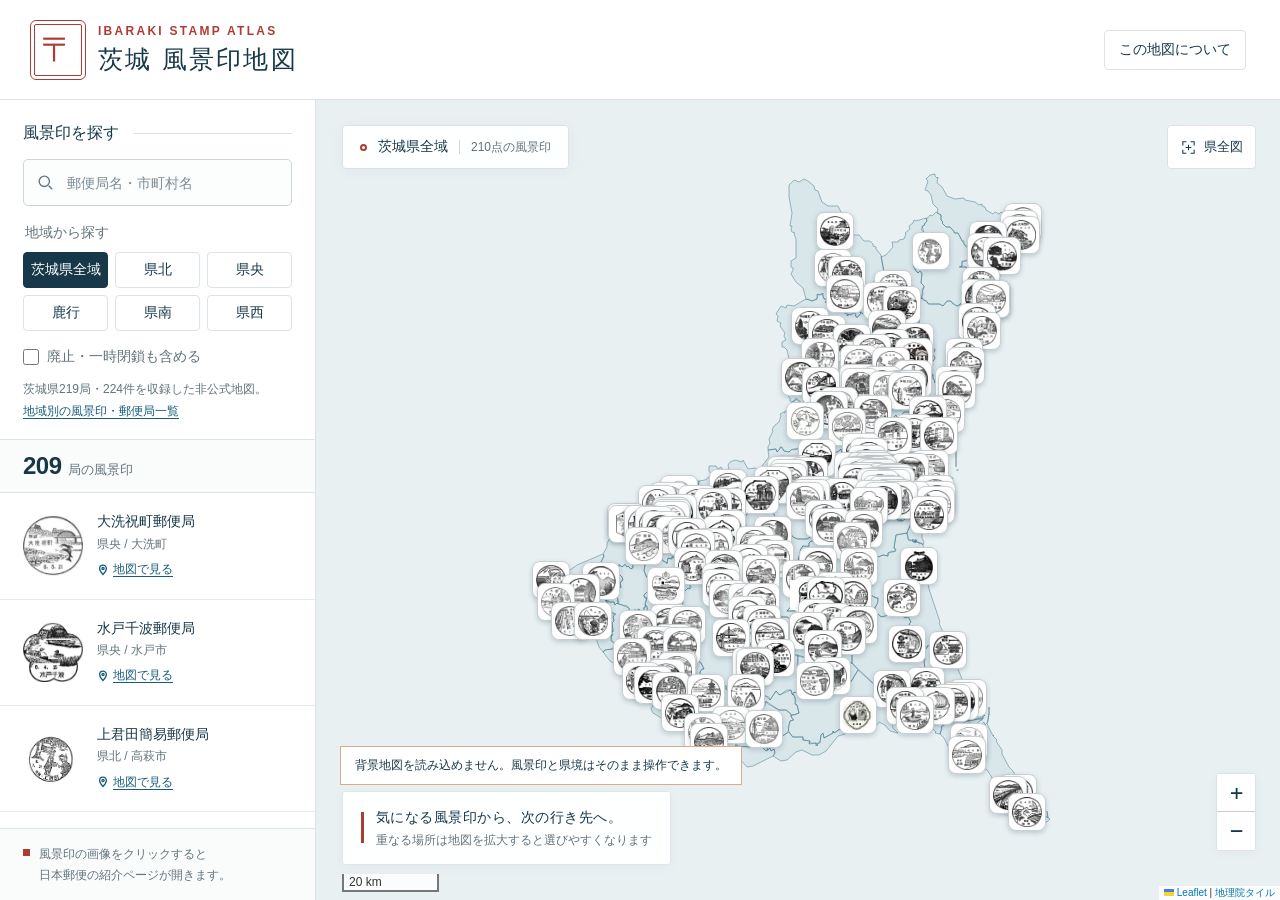
==== index.html @ d92a317c "Remove redundant header copy" ====
<!doctype html>
<html lang="ja">
<head>
<meta charset="utf-8"><meta name="viewport" content="width=device-width,initial-scale=1">
<title>茨城県の風景印マップ｜郵便局を地図で探す</title>
<meta name="description" content="茨城県の風景印を地図で探す。日本郵便掲載の風景印画像を郵便局の位置に表示。郵便局名・地域から絞り込んで、公式紹介ページへ。">
<link rel="canonical" href="https://kojikomatsuzaki.github.io/ibaraki-fukeiin-map/">
<meta name="robots" content="index,follow">
<meta property="og:type" content="website"><meta property="og:locale" content="ja_JP">
<meta property="og:site_name" content="茨城 風景印地図"><meta property="og:title" content="茨城県の風景印マップ｜郵便局を地図で探す">
<meta property="og:description" content="茨城県219局・224件の風景印を収録。郵便局名や地域で検索し、地図上の風景印から日本郵便の紹介ページへ。">
<meta property="og:url" content="https://kojikomatsuzaki.github.io/ibaraki-fukeiin-map/">
<link rel="sitemap" type="application/xml" href="sitemap.xml">
<meta name="theme-color" content="#14384a">
<link rel="icon" type="image/svg+xml" href="assets/favicon.svg">
<link rel="stylesheet" href="vendor/leaflet.css"><link rel="stylesheet" href="style.css?v=1.0.0">
<script src="vendor/leaflet.js" defer></script><script src="app.js?v=20261005-3" defer></script>
</head>
<body>
<header class="site-header"><a class="brand" href="./" aria-label="茨城 風景印地図 ホーム"><span class="brand-mark" aria-hidden="true">〒</span><div><p class="eyebrow">IBARAKI STAMP ATLAS</p><h1>茨城 <span>風景印地図</span></h1></div></a><button id="about-open" class="quiet-button">この地図について</button></header>
<main class="workspace">
<aside class="finder" aria-label="風景印を探す">
<div class="finder-top"><div class="section-kicker">風景印を探す<span class="mini-rule"></span></div><label class="search-box"><svg viewBox="0 0 24 24" aria-hidden="true"><circle cx="10.5" cy="10.5" r="6.5"/><path d="m16 16 4.5 4.5"/></svg><input id="search" type="search" placeholder="郵便局名・市町村名" aria-label="郵便局名または市町村名で検索" autocomplete="off"></label>
<fieldset class="regions"><legend>地域から探す</legend><div class="region-grid" id="regions"><button data-region="all" aria-pressed="true">茨城県全域</button><button data-region="県北" aria-pressed="false">県北</button><button data-region="県央" aria-pressed="false">県央</button><button data-region="鹿行" aria-pressed="false">鹿行</button><button data-region="県南" aria-pressed="false">県南</button><button data-region="県西" aria-pressed="false">県西</button></div></fieldset>
<label class="history-toggle"><input id="history" type="checkbox"><span>廃止・一時閉鎖も含める</span></label><p class="directory-intro">茨城県219局・224件を収録した非公式地図。<br><a href="post-offices/">地域別の風景印・郵便局一覧</a></p></div>
<div class="results-heading"><div><strong id="count">—</strong><span>局の風景印</span></div><button id="reset" class="text-button" hidden>絞り込みを解除</button></div>
<div id="results" class="results" aria-label="検索結果"><p class="loading">風景印を読み込んでいます…</p></div>
<footer class="finder-footer"><span class="red-square"></span><p>風景印の画像をクリックすると<br>日本郵便の紹介ページが開きます。</p></footer>
</aside>
<section class="map-section" aria-label="茨城県の風景印マップ">
<div id="map" aria-label="拡大縮小できる風景印の地図"></div>
<div class="map-heading"><span class="map-dot"></span><strong id="map-region">茨城県全域</strong><span class="map-heading-divider"></span><span id="map-count">風景印を読み込み中</span></div>
<button id="fit" class="fit-button" aria-label="茨城県全図を表示"><svg viewBox="0 0 24 24" aria-hidden="true"><path d="M4 9V4h5M15 4h5v5M20 15v5h-5M9 20H4v-5M12 8v8M8 12h8"/></svg>県全図</button>
<div class="map-guide"><span class="guide-line"></span><p>気になる風景印から、次の行き先へ。<small>重なる場所は地図を拡大すると選びやすくなります</small></p></div>
<div id="map-error" role="status" hidden></div>
</section>
</main>
<dialog id="about"><div class="dialog-heading"><p class="eyebrow">ABOUT THIS MAP</p><button id="about-close" aria-label="閉じる">×</button></div><h2>茨城の風景を、一印ずつ。</h2><p>日本郵便の「茨城県の風景印」に掲載された画像を、郵便局の位置に置いた非公式の案内地図です。</p><dl><dt>収録範囲</dt><dd id="coverage">公式一覧を照合中</dd><dt>通常の表示</dt><dd>廃止された風景印・閉鎖中の郵便局を除いて表示します。チェックを入れるとすべての掲載を確認できます。最新の取扱状況は各郵便局にご確認ください。</dd><dt>データ確認日</dt><dd>2026年10月5日</dd><dt>位置について</dt><dd id="location-note">日本郵便の店舗地図に掲載された位置を使用します。</dd></dl><p class="sources-title">出典・クレジット</p><ul class="sources"><li>風景印画像・掲載情報：<a href="https://www.post.japanpost.jp/enjoy/culture/stamp/fuke/result_pre.php?pref_id=8" target="_blank" rel="noopener noreferrer">日本郵便「茨城県の風景印」</a></li><li>背景地図：<a href="https://maps.gsi.go.jp/development/ichiran.html" target="_blank" rel="noopener noreferrer">国土地理院 地理院タイル</a></li><li>県境：国土数値情報をもとにした <a href="https://github.com/niiyz/JapanCityGeoJson" target="_blank" rel="noopener noreferrer">JapanCityGeoJson</a>（表示用に簡略化）</li></ul><p class="release-links"><a href="post-offices/">全郵便局の一覧</a> · <a href="https://github.com/kojikomatsuzaki/ibaraki-fukeiin-map/releases/tag/v1.0.0">v1.0.0</a> · <a href="https://github.com/kojikomatsuzaki/ibaraki-fukeiin-map/issues">訂正・不具合の報告</a></p><p class="fine-print">風景印画像の権利は日本郵便等の権利者に帰属します。本サイトは日本郵便の公式サイトではありません。</p></dialog>
</body></html>
---- vendor/leaflet.css ----
/* required styles */

.leaflet-pane,
.leaflet-tile,
.leaflet-marker-icon,
.leaflet-marker-shadow,
.leaflet-tile-container,
.leaflet-pane > svg,
.leaflet-pane > canvas,
.leaflet-zoom-box,
.leaflet-image-layer,
.leaflet-layer {
	position: absolute;
	left: 0;
	top: 0;
	}
.leaflet-container {
	overflow: hidden;
	}
.leaflet-tile,
.leaflet-marker-icon,
.leaflet-marker-shadow {
	-webkit-user-select: none;
	   -moz-user-select: none;
	        user-select: none;
	  -webkit-user-drag: none;
	}
/* Prevents IE11 from highlighting tiles in blue */
.leaflet-tile::selection {
	background: transparent;
}
/* Safari renders non-retina tile on retina better with this, but Chrome is worse */
.leaflet-safari .leaflet-tile {
	image-rendering: -webkit-optimize-contrast;
	}
/* hack that prevents hw layers "stretching" when loading new tiles */
.leaflet-safari .leaflet-tile-container {
	width: 1600px;
	height: 1600px;
	-webkit-transform-origin: 0 0;
	}
.leaflet-marker-icon,
.leaflet-marker-shadow {
	display: block;
	}
/* .leaflet-container svg: reset svg max-width decleration shipped in Joomla! (joomla.org) 3.x */
/* .leaflet-container img: map is broken in FF if you have max-width: 100% on tiles */
.leaflet-container .leaflet-overlay-pane svg {
	max-width: none !important;
	max-height: none !important;
	}
.leaflet-container .leaflet-marker-pane img,
.leaflet-container .leaflet-shadow-pane img,
.leaflet-container .leaflet-tile-pane img,
.leaflet-container img.leaflet-image-layer,
.leaflet-container .leaflet-tile {
	max-width: none !important;
	max-height: none !important;
	width: auto;
	padding: 0;
	}

.leaflet-container img.leaflet-tile {
	/* See: https://bugs.chromium.org/p/chromium/issues/detail?id=600120 */
	mix-blend-mode: plus-lighter;
}

.leaflet-container.leaflet-touch-zoom {
	-ms-touch-action: pan-x pan-y;
	touch-action: pan-x pan-y;
	}
.leaflet-container.leaflet-touch-drag {
	-ms-touch-action: pinch-zoom;
	/* Fallback for FF which doesn't support pinch-zoom */
	touch-action: none;
	touch-action: pinch-zoom;
}
.leaflet-container.leaflet-touch-drag.leaflet-touch-zoom {
	-ms-touch-action: none;
	touch-action: none;
}
.leaflet-container {
	-webkit-tap-highlight-color: transparent;
}
.leaflet-container a {
	-webkit-tap-highlight-color: rgba(51, 181, 229, 0.4);
}
.leaflet-tile {
	filter: inherit;
	visibility: hidden;
	}
.leaflet-tile-loaded {
	visibility: inherit;
	}
.leaflet-zoom-box {
	width: 0;
	height: 0;
	-moz-box-sizing: border-box;
	     box-sizing: border-box;
	z-index: 800;
	}
/* workaround for https://bugzilla.mozilla.org/show_bug.cgi?id=888319 */
.leaflet-overlay-pane svg {
	-moz-user-select: none;
	}

.leaflet-pane         { z-index: 400; }

.leaflet-tile-pane    { z-index: 200; }
.leaflet-overlay-pane { z-index: 400; }
.leaflet-shadow-pane  { z-index: 500; }
.leaflet-marker-pane  { z-index: 600; }
.leaflet-tooltip-pane   { z-index: 650; }
.leaflet-popup-pane   { z-index: 700; }

.leaflet-map-pane canvas { z-index: 100; }
.leaflet-map-pane svg    { z-index: 200; }

.leaflet-vml-shape {
	width: 1px;
	height: 1px;
	}
.lvml {
	behavior: url(#default#VML);
	display: inline-block;
	position: absolute;
	}


/* control positioning */

.leaflet-control {
	position: relative;
	z-index: 800;
	pointer-events: visiblePainted; /* IE 9-10 doesn't have auto */
	pointer-events: auto;
	}
.leaflet-top,
.leaflet-bottom {
	position: absolute;
	z-index: 1000;
	pointer-events: none;
	}
.leaflet-top {
	top: 0;
	}
.leaflet-right {
	right: 0;
	}
.leaflet-bottom {
	bottom: 0;
	}
.leaflet-left {
	left: 0;
	}
.leaflet-control {
	float: left;
	clear: both;
	}
.leaflet-right .leaflet-control {
	float: right;
	}
.leaflet-top .leaflet-control {
	margin-top: 10px;
	}
.leaflet-bottom .leaflet-control {
	margin-bottom: 10px;
	}
.leaflet-left .leaflet-control {
	margin-left: 10px;
	}
.leaflet-right .leaflet-control {
	margin-right: 10px;
	}


/* zoom and fade animations */

.leaflet-fade-anim .leaflet-popup {
	opacity: 0;
	-webkit-transition: opacity 0.2s linear;
	   -moz-transition: opacity 0.2s linear;
	        transition: opacity 0.2s linear;
	}
.leaflet-fade-anim .leaflet-map-pane .leaflet-popup {
	opacity: 1;
	}
.leaflet-zoom-animated {
	-webkit-transform-origin: 0 0;
	    -ms-transform-origin: 0 0;
	        transform-origin: 0 0;
	}
svg.leaflet-zoom-animated {
	will-change: transform;
}

.leaflet-zoom-anim .leaflet-zoom-animated {
	-webkit-transition: -webkit-transform 0.25s cubic-bezier(0,0,0.25,1);
	   -moz-transition:    -moz-transform 0.25s cubic-bezier(0,0,0.25,1);
	        transition:         transform 0.25s cubic-bezier(0,0,0.25,1);
	}
.leaflet-zoom-anim .leaflet-tile,
.leaflet-pan-anim .leaflet-tile {
	-webkit-transition: none;
	   -moz-transition: none;
	        transition: none;
	}

.leaflet-zoom-anim .leaflet-zoom-hide {
	visibility: hidden;
	}


/* cursors */

.leaflet-interactive {
	cursor: pointer;
	}
.leaflet-grab {
	cursor: -webkit-grab;
	cursor:    -moz-grab;
	cursor:         grab;
	}
.leaflet-crosshair,
.leaflet-crosshair .leaflet-interactive {
	cursor: crosshair;
	}
.leaflet-popup-pane,
.leaflet-control {
	cursor: auto;
	}
.leaflet-dragging .leaflet-grab,
.leaflet-dragging .leaflet-grab .leaflet-interactive,
.leaflet-dragging .leaflet-marker-draggable {
	cursor: move;
	cursor: -webkit-grabbing;
	cursor:    -moz-grabbing;
	cursor:         grabbing;
	}

/* marker & overlays interactivity */
.leaflet-marker-icon,
.leaflet-marker-shadow,
.leaflet-image-layer,
.leaflet-pane > svg path,
.leaflet-tile-container {
	pointer-events: none;
	}

.leaflet-marker-icon.leaflet-interactive,
.leaflet-image-layer.leaflet-interactive,
.leaflet-pane > svg path.leaflet-interactive,
svg.leaflet-image-layer.leaflet-interactive path {
	pointer-events: visiblePainted; /* IE 9-10 doesn't have auto */
	pointer-events: auto;
	}

/* visual tweaks */

.leaflet-container {
	background: #ddd;
	outline-offset: 1px;
	}
.leaflet-container a {
	color: #0078A8;
	}
.leaflet-zoom-box {
	border: 2px dotted #38f;
	background: rgba(255,255,255,0.5);
	}


/* general typography */
.leaflet-container {
	font-family: "Helvetica Neue", Arial, Helvetica, sans-serif;
	font-size: 12px;
	font-size: 0.75rem;
	line-height: 1.5;
	}


/* general toolbar styles */

.leaflet-bar {
	box-shadow: 0 1px 5px rgba(0,0,0,0.65);
	border-radius: 4px;
	}
.leaflet-bar a {
	background-color: #fff;
	border-bottom: 1px solid #ccc;
	width: 26px;
	height: 26px;
	line-height: 26px;
	display: block;
	text-align: center;
	text-decoration: none;
	color: black;
	}
.leaflet-bar a,
.leaflet-control-layers-toggle {
	background-position: 50% 50%;
	background-repeat: no-repeat;
	display: block;
	}
.leaflet-bar a:hover,
.leaflet-bar a:focus {
	background-color: #f4f4f4;
	}
.leaflet-bar a:first-child {
	border-top-left-radius: 4px;
	border-top-right-radius: 4px;
	}
.leaflet-bar a:last-child {
	border-bottom-left-radius: 4px;
	border-bottom-right-radius: 4px;
	border-bottom: none;
	}
.leaflet-bar a.leaflet-disabled {
	cursor: default;
	background-color: #f4f4f4;
	color: #bbb;
	}

.leaflet-touch .leaflet-bar a {
	width: 30px;
	height: 30px;
	line-height: 30px;
	}
.leaflet-touch .leaflet-bar a:first-child {
	border-top-left-radius: 2px;
	border-top-right-radius: 2px;
	}
.leaflet-touch .leaflet-bar a:last-child {
	border-bottom-left-radius: 2px;
	border-bottom-right-radius: 2px;
	}

/* zoom control */

.leaflet-control-zoom-in,
.leaflet-control-zoom-out {
	font: bold 18px 'Lucida Console', Monaco, monospace;
	text-indent: 1px;
	}

.leaflet-touch .leaflet-control-zoom-in, .leaflet-touch .leaflet-control-zoom-out  {
	font-size: 22px;
	}


/* layers control */

.leaflet-control-layers {
	box-shadow: 0 1px 5px rgba(0,0,0,0.4);
	background: #fff;
	border-radius: 5px;
	}
.leaflet-control-layers-toggle {
	background-image: url(images/layers.png);
	width: 36px;
	height: 36px;
	}
.leaflet-retina .leaflet-control-layers-toggle {
	background-image: url(images/layers-2x.png);
	background-size: 26px 26px;
	}
.leaflet-touch .leaflet-control-layers-toggle {
	width: 44px;
	height: 44px;
	}
.leaflet-control-layers .leaflet-control-layers-list,
.leaflet-control-layers-expanded .leaflet-control-layers-toggle {
	display: none;
	}
.leaflet-control-layers-expanded .leaflet-control-layers-list {
	display: block;
	position: relative;
	}
.leaflet-control-layers-expanded {
	padding: 6px 10px 6px 6px;
	color: #333;
	background: #fff;
	}
.leaflet-control-layers-scrollbar {
	overflow-y: scroll;
	overflow-x: hidden;
	padding-right: 5px;
	}
.leaflet-control-layers-selector {
	margin-top: 2px;
	position: relative;
	top: 1px;
	}
.leaflet-control-layers label {
	display: block;
	font-size: 13px;
	font-size: 1.08333em;
	}
.leaflet-control-layers-separator {
	height: 0;
	border-top: 1px solid #ddd;
	margin: 5px -10px 5px -6px;
	}

/* Default icon URLs */
.leaflet-default-icon-path { /* used only in path-guessing heuristic, see L.Icon.Default */
	background-image: url(images/marker-icon.png);
	}


/* attribution and scale controls */

.leaflet-container .leaflet-control-attribution {
	background: #fff;
	background: rgba(255, 255, 255, 0.8);
	margin: 0;
	}
.leaflet-control-attribution,
.leaflet-control-scale-line {
	padding: 0 5px;
	color: #333;
	line-height: 1.4;
	}
.leaflet-control-attribution a {
	text-decoration: none;
	}
.leaflet-control-attribution a:hover,
.leaflet-control-attribution a:focus {
	text-decoration: underline;
	}
.leaflet-attribution-flag {
	display: inline !important;
	vertical-align: baseline !important;
	width: 1em;
	height: 0.6669em;
	}
.leaflet-left .leaflet-control-scale {
	margin-left: 5px;
	}
.leaflet-bottom .leaflet-control-scale {
	margin-bottom: 5px;
	}
.leaflet-control-scale-line {
	border: 2px solid #777;
	border-top: none;
	line-height: 1.1;
	padding: 2px 5px 1px;
	white-space: nowrap;
	-moz-box-sizing: border-box;
	     box-sizing: border-box;
	background: rgba(255, 255, 255, 0.8);
	text-shadow: 1px 1px #fff;
	}
.leaflet-control-scale-line:not(:first-child) {
	border-top: 2px solid #777;
	border-bottom: none;
	margin-top: -2px;
	}
.leaflet-control-scale-line:not(:first-child):not(:last-child) {
	border-bottom: 2px solid #777;
	}

.leaflet-touch .leaflet-control-attribution,
.leaflet-touch .leaflet-control-layers,
.leaflet-touch .leaflet-bar {
	box-shadow: none;
	}
.leaflet-touch .leaflet-control-layers,
.leaflet-touch .leaflet-bar {
	border: 2px solid rgba(0,0,0,0.2);
	background-clip: padding-box;
	}


/* popup */

.leaflet-popup {
	position: absolute;
	text-align: center;
	margin-bottom: 20px;
	}
.leaflet-popup-content-wrapper {
	padding: 1px;
	text-align: left;
	border-radius: 12px;
	}
.leaflet-popup-content {
	margin: 13px 24px 13px 20px;
	line-height: 1.3;
	font-size: 13px;
	font-size: 1.08333em;
	min-height: 1px;
	}
.leaflet-popup-content p {
	margin: 17px 0;
	margin: 1.3em 0;
	}
.leaflet-popup-tip-container {
	width: 40px;
	height: 20px;
	position: absolute;
	left: 50%;
	margin-top: -1px;
	margin-left: -20px;
	overflow: hidden;
	pointer-events: none;
	}
.leaflet-popup-tip {
	width: 17px;
	height: 17px;
	padding: 1px;

	margin: -10px auto 0;
	pointer-events: auto;

	-webkit-transform: rotate(45deg);
	   -moz-transform: rotate(45deg);
	    -ms-transform: rotate(45deg);
	        transform: rotate(45deg);
	}
.leaflet-popup-content-wrapper,
.leaflet-popup-tip {
	background: white;
	color: #333;
	box-shadow: 0 3px 14px rgba(0,0,0,0.4);
	}
.leaflet-container a.leaflet-popup-close-button {
	position: absolute;
	top: 0;
	right: 0;
	border: none;
	text-align: center;
	width: 24px;
	height: 24px;
	font: 16px/24px Tahoma, Verdana, sans-serif;
	color: #757575;
	text-decoration: none;
	background: transparent;
	}
.leaflet-container a.leaflet-popup-close-button:hover,
.leaflet-container a.leaflet-popup-close-button:focus {
	color: #585858;
	}
.leaflet-popup-scrolled {
	overflow: auto;
	}

.leaflet-oldie .leaflet-popup-content-wrapper {
	-ms-zoom: 1;
	}
.leaflet-oldie .leaflet-popup-tip {
	width: 24px;
	margin: 0 auto;

	-ms-filter: "progid:DXImageTransform.Microsoft.Matrix(M11=0.70710678, M12=0.70710678, M21=-0.70710678, M22=0.70710678)";
	filter: progid:DXImageTransform.Microsoft.Matrix(M11=0.70710678, M12=0.70710678, M21=-0.70710678, M22=0.70710678);
	}

.leaflet-oldie .leaflet-control-zoom,
.leaflet-oldie .leaflet-control-layers,
.leaflet-oldie .leaflet-popup-content-wrapper,
.leaflet-oldie .leaflet-popup-tip {
	border: 1px solid #999;
	}


/* div icon */

.leaflet-div-icon {
	background: #fff;
	border: 1px solid #666;
	}


/* Tooltip */
/* Base styles for the element that has a tooltip */
.leaflet-tooltip {
	position: absolute;
	padding: 6px;
	background-color: #fff;
	border: 1px solid #fff;
	border-radius: 3px;
	color: #222;
	white-space: nowrap;
	-webkit-user-select: none;
	-moz-user-select: none;
	-ms-user-select: none;
	user-select: none;
	pointer-events: none;
	box-shadow: 0 1px 3px rgba(0,0,0,0.4);
	}
.leaflet-tooltip.leaflet-interactive {
	cursor: pointer;
	pointer-events: auto;
	}
.leaflet-tooltip-top:before,
.leaflet-tooltip-bottom:before,
.leaflet-tooltip-left:before,
.leaflet-tooltip-right:before {
	position: absolute;
	pointer-events: none;
	border: 6px solid transparent;
	background: transparent;
	content: "";
	}

/* Directions */

.leaflet-tooltip-bottom {
	margin-top: 6px;
}
.leaflet-tooltip-top {
	margin-top: -6px;
}
.leaflet-tooltip-bottom:before,
.leaflet-tooltip-top:before {
	left: 50%;
	margin-left: -6px;
	}
.leaflet-tooltip-top:before {
	bottom: 0;
	margin-bottom: -12px;
	border-top-color: #fff;
	}
.leaflet-tooltip-bottom:before {
	top: 0;
	margin-top: -12px;
	margin-left: -6px;
	border-bottom-color: #fff;
	}
.leaflet-tooltip-left {
	margin-left: -6px;
}
.leaflet-tooltip-right {
	margin-left: 6px;
}
.leaflet-tooltip-left:before,
.leaflet-tooltip-right:before {
	top: 50%;
	margin-top: -6px;
	}
.leaflet-tooltip-left:before {
	right: 0;
	margin-right: -12px;
	border-left-color: #fff;
	}
.leaflet-tooltip-right:before {
	left: 0;
	margin-left: -12px;
	border-right-color: #fff;
	}

/* Printing */

@media print {
	/* Prevent printers from removing background-images of controls. */
	.leaflet-control {
		-webkit-print-color-adjust: exact;
		print-color-adjust: exact;
		}
	}
---- style.css ----
:root{--ink:#173848;--muted:#62737b;--red:#ad3d33;--line:#dce3e6;--blue:#165d77;font-family:-apple-system,BlinkMacSystemFont,'Hiragino Kaku Gothic ProN','Yu Gothic',Meiryo,sans-serif;color:var(--ink);font-synthesis:none}*{box-sizing:border-box}body{margin:0;background:#f5f7f8}button,input{font:inherit}button,a,input{touch-action:manipulation}button{cursor:pointer}a{color:inherit}button:focus-visible,a:focus-visible,input:focus-visible{outline:3px solid #087baf;outline-offset:4px}button{color:var(--ink)}.site-header{height:100px;display:flex;align-items:center;padding:0 34px;gap:28px;border-bottom:1px solid var(--line);background:white;position:relative;z-index:1001}.brand{display:flex;gap:16px;align-items:center;text-decoration:none;flex-shrink:0}.brand-mark{display:grid;place-items:center;width:48px;height:52px;border:1px solid var(--red);color:var(--red);font-size:34px;font-weight:500;outline:1px solid var(--red);outline-offset:3px;border-radius:2px}.eyebrow{font-size:11px;letter-spacing:.19em;font-weight:700;margin:0 0 5px;color:var(--red)}h1{font-size:25px;letter-spacing:.09em;margin:0;font-weight:750;line-height:1.3}h1 span{font-weight:500}.header-caption{margin-left:auto;font-size:15px;letter-spacing:.07em;line-height:1.8}.header-caption span{display:block;color:var(--muted);font-size:12px;letter-spacing:.03em}.quiet-button{background:none;border:1px solid var(--line);padding:10px 14px;font-size:13px;border-radius:4px;white-space:nowrap}.quiet-button:hover{border-color:var(--ink)}.workspace{display:grid;grid-template-columns:316px 1fr;height:calc(100dvh - 100px);min-height:530px}.finder{background:#fff;border-right:1px solid var(--line);display:flex;flex-direction:column;min-height:0;position:relative;z-index:900}.finder-top{padding:28px 23px 19px}.section-kicker{display:flex;align-items:center;gap:14px;font-size:16px;font-weight:700;margin-bottom:19px}.mini-rule{flex:1;height:1px;background:var(--line)}.search-box{display:flex;border:1px solid #cbd6dc;border-radius:5px;height:47px;align-items:center;gap:10px;padding:0 12px;background:#fcfdfd}.search-box:focus-within{border-color:var(--blue);box-shadow:0 0 0 2px #1a7a9d19}.search-box svg{width:19px;height:19px;fill:none;stroke:var(--muted);stroke-width:1.7;flex-shrink:0}.search-box input{width:100%;border:0;background:none;min-width:0;font-size:14px;color:var(--ink);outline:none}.search-box input::placeholder{color:#7c8c95}.regions{border:0;margin:23px 0 19px;padding:0}.regions legend{font-size:13px;color:var(--muted);margin-bottom:10px}.region-grid{display:grid;grid-template-columns:repeat(3,1fr);gap:7px}.region-grid button{background:#fff;border:1px solid var(--line);border-radius:4px;min-height:36px;font-size:13px;white-space:nowrap;padding:6px 2px}.region-grid button[aria-pressed=true]{background:var(--ink);border-color:var(--ink);color:#fff}.region-grid button:hover:not([aria-pressed=true]){background:#eef4f6}.history-toggle{display:flex;align-items:center;gap:8px;font-size:12px;color:var(--muted);line-height:1.5;cursor:pointer}.history-toggle input{accent-color:var(--blue);width:16px;height:16px;margin:0}.results-heading{border-top:1px solid var(--line);border-bottom:1px solid var(--line);padding:12px 23px;display:flex;align-items:baseline;justify-content:space-between;background:#fafcfc}.results-heading strong{font-size:24px;font-weight:600;letter-spacing:-.02em}.results-heading span{font-size:13px;margin-left:6px;color:var(--muted)}.text-button{background:none;border:0;padding:4px 0;font-size:11px;color:var(--blue);text-decoration:underline;text-underline-offset:3px}.results{overflow-y:auto;flex:1;scrollbar-width:thin;scrollbar-color:#c4ced3 transparent;min-height:100px}.office{display:grid;grid-template-columns:60px minmax(0,1fr);gap:14px;padding:17px 23px;border-bottom:1px solid #e7ecee;transition:background .15s}.office:hover,.office.is-active{background:#edf4f6}.office-image{display:block;align-self:center;position:relative;background:white;width:60px;height:60px}.office-image img{width:100%;height:100%;object-fit:contain;mix-blend-mode:multiply}.office-body{min-width:0}.office-name{display:block;font-size:14px;line-height:1.6;font-weight:650;text-decoration:none}.office-name:hover{text-decoration:underline}.office-meta{font-size:11px;color:var(--muted);margin:3px 0 5px}.locate{display:inline-flex;align-items:center;gap:4px;background:none;border:0;padding:0;font-size:11px;color:var(--blue);text-decoration:underline;text-underline-offset:3px;min-height:24px}.locate svg{width:12px;height:12px;fill:none;stroke:currentColor;stroke-width:1.7}.abolished{color:#766c68;font-size:11px;margin-top:3px}.finder-footer{display:flex;align-items:flex-start;gap:9px;padding:15px 23px;background:#fafcfc;border-top:1px solid var(--line)}.finder-footer p{font-size:11px;margin:0;color:var(--muted);line-height:1.7}.red-square{width:7px;height:7px;background:var(--red);margin-top:5px;flex-shrink:0}.map-section{position:relative;min-width:0;overflow:hidden;background:#e8f0f2}#map{height:100%;width:100%;background:#e8f0f2;outline:none}.leaflet-tile-pane{opacity:.77}.map-heading{position:absolute;top:25px;left:26px;z-index:800;display:flex;align-items:center;gap:11px;background:#fffffff2;padding:12px 17px;box-shadow:0 3px 15px #1738480a;border:1px solid #d9e2e6;border-radius:4px;max-width:calc(100% - 150px);font-size:13px}.map-heading strong{font-size:14px;white-space:nowrap}.map-dot{width:7px;height:7px;border:2px solid var(--red);border-radius:50%}.map-heading-divider{height:14px;width:1px;background:#cdd8de}#map-count{color:var(--muted);white-space:nowrap;font-size:12px}.fit-button{position:absolute;top:25px;right:24px;z-index:800;background:white;border:1px solid #d9e2e6;border-radius:4px;display:flex;align-items:center;gap:7px;font-size:13px;padding:12px}.fit-button svg{width:17px;height:17px;stroke:var(--ink);fill:none;stroke-width:1.5}.map-guide{position:absolute;bottom:35px;left:26px;z-index:800;display:flex;align-items:center;gap:12px;background:#fffffff2;padding:14px 18px;box-shadow:0 2px 12px #1738480a;pointer-events:none;border-radius:3px;border:1px solid #e1e7e9}.map-guide p{font-size:14px;letter-spacing:.035em;margin:0;line-height:1.7}.map-guide small{display:block;color:var(--muted);font-size:11px;letter-spacing:0}.guide-line{width:3px;height:31px;background:var(--red)}.leaflet-control-zoom{border:1px solid #d9e2e6!important;border-radius:4px!important;margin-right:24px!important;margin-bottom:35px!important;box-shadow:0 2px 12px #1738480a!important}.leaflet-control-zoom a{width:38px!important;height:38px!important;line-height:38px!important;color:var(--ink)!important;font-weight:400!important}.leaflet-control-attribution{font-size:10px!important}.leaflet-control-scale{margin-left:26px!important;margin-bottom:8px!important}.stamp-marker{background:transparent;border:0}.stamp-link{display:flex;align-items:center;justify-content:center;width:100%;height:100%;padding:3px;background:#fff;border:1px solid #c9cfd0;border-radius:50%;box-shadow:0 2px 5px #17384835;transition:transform .15s,border-color .15s;transform-origin:center;text-decoration:none}.stamp-link img{width:100%;height:100%;object-fit:contain;border-radius:50%;color:var(--red);font-size:10px}.stamp-link:hover,.stamp-link:focus-visible{transform:scale(1.6);border-color:var(--red);box-shadow:0 3px 16px #17384838;z-index:2000}.stamp-marker.historical .stamp-link{border-style:dashed;border-color:#6a7378;background:#f6f6f6}.stamp-marker.historical img{opacity:.76}.leaflet-tooltip{font-family:inherit;font-size:13px;padding:7px 11px;border-color:#cdd8de;box-shadow:0 2px 10px #17384815;color:var(--ink)}.loading,.empty{padding:28px 23px;font-size:14px;line-height:1.9;color:var(--muted)}.empty strong{display:block;color:var(--ink);font-size:15px;margin-bottom:8px}#map-error{position:absolute;left:24px;bottom:115px;z-index:800;background:white;border:1px solid #d8ab8e;padding:10px 14px;font-size:12px;max-width:calc(100% - 48px)}dialog{border:1px solid var(--line);border-radius:8px;width:min(580px,calc(100% - 32px));padding:30px;color:var(--ink);box-shadow:0 16px 80px #102b4140;max-height:85dvh;overflow-y:auto}dialog::backdrop{background:#102b4160;backdrop-filter:blur(3px)}.dialog-heading{display:flex;align-items:center;justify-content:space-between}.dialog-heading button{background:none;border:0;font-size:28px;line-height:1;width:36px;height:36px}dialog h2{font-size:24px;margin:12px 0 22px}dialog p,dialog dd{font-size:14px;line-height:1.9}dialog dl{border-top:1px solid var(--line);padding-top:15px;margin-top:22px}dialog dt{font-size:12px;font-weight:700;margin-top:12px}dialog dd{margin:3px 0 0;color:var(--muted)}.sources-title{font-weight:700;font-size:13px!important;margin-bottom:6px}.sources{padding-left:18px;line-height:1.8;font-size:12px}.sources a{color:var(--blue)}.fine-print{font-size:11px!important;color:var(--muted)}@media(min-width:1500px){.workspace{grid-template-columns:345px 1fr}.finder-top,.office,.results-heading{padding-left:28px;padding-right:28px}}@media(max-width:900px){.site-header{padding:0 22px;height:87px}.header-caption{display:none}.quiet-button{margin-left:auto}.workspace{height:calc(100dvh - 87px);grid-template-columns:280px 1fr}.finder-top{padding:22px 18px 17px}.office,.results-heading{padding-left:18px;padding-right:18px}.map-heading{left:18px;top:18px}.fit-button{right:18px;top:18px}.map-guide{left:18px;right:70px;bottom:36px}.map-guide p{font-size:12px}.map-guide small{font-size:10px}#map-count,.map-heading-divider{display:none}}@media(max-width:640px){.site-header{height:78px;padding:0 18px;gap:10px}.brand{gap:12px}.brand-mark{width:32px;height:37px;font-size:26px}.eyebrow{font-size:9px;letter-spacing:.12em}h1{font-size:20px;letter-spacing:.06em}.quiet-button{font-size:11px;padding:8px 6px;border:0;max-width:68px;white-space:normal;line-height:1.5}.workspace{display:flex;flex-direction:column;height:auto;min-height:0}.finder{display:contents}.finder-top{padding:16px 18px 13px;background:white;order:0}.section-kicker{display:none}.search-box{height:43px}.regions{margin:12px 0 10px}.regions legend{display:none}.region-grid{grid-template-columns:1.6fr repeat(5,1fr);gap:5px}.region-grid button{font-size:12px;min-height:35px}.history-toggle{font-size:11px}.map-section{height:56dvh;min-height:390px;order:1;border-top:1px solid var(--line);border-bottom:1px solid var(--line)}.map-heading{left:12px;top:12px;padding:10px 11px}.fit-button{right:12px;top:12px;padding:10px}.map-guide{left:12px;bottom:24px;right:auto;padding:8px 11px;max-width:calc(100% - 70px)}.map-guide p{font-size:11px}.map-guide small{font-size:10px}.guide-line{height:26px}.leaflet-control-zoom{margin-right:12px!important;margin-bottom:30px!important}.results-heading{order:2;padding:14px 18px}.results{order:3;overflow:visible;display:grid;grid-template-columns:1fr 1fr;min-height:0;background:white}.office{padding:15px 14px;grid-template-columns:48px minmax(0,1fr);gap:10px}.office-image{width:48px;height:48px}.office-name{font-size:12px}.office-meta{font-size:10px}.locate{font-size:11px}.finder-footer{order:4}.results .empty{grid-column:1/-1}.map-guide small{max-width:250px}.map-guide p{letter-spacing:0}}@media(prefers-reduced-motion:reduce){*{scroll-behavior:auto!important;transition:none!important}}
.coordinate-note{font-size:12px;line-height:1.6;color:#766144;margin:4px 0}
.directory-intro{font-size:12px;line-height:1.8;margin:12px 0 0;color:var(--muted)}.directory-intro a,.release-links a{color:var(--blue);text-underline-offset:3px}.release-links{font-size:13px!important}
/* Comfortable labels and unaltered stamp silhouettes. */
.eyebrow{font-size:12px}.quiet-button,.search-box input,.region-grid button{font-size:14px}.regions legend,.history-toggle{font-size:14px}.office-meta,.locate,.abolished,.finder-footer p,.text-button,.map-guide small{font-size:12px}.stamp-link{border-radius:8px}.stamp-link img{border-radius:0}.header-caption span{font-size:13px}.map-guide p{font-size:14px}.sources{font-size:13px}.fine-print{font-size:12px!important}dialog p,dialog dd{font-size:16px}.finder-top{padding-top:23px;padding-bottom:17px}.section-kicker{margin-bottom:15px}.regions{margin-top:18px;margin-bottom:15px}
@media(max-width:640px){.eyebrow{font-size:10px}.region-grid button{font-size:13px}.office-name{font-size:14px}.history-toggle{font-size:13px}.office-meta,.locate{font-size:12px}.map-section{height:65dvh;min-height:520px}.quiet-button{font-size:12px}.results{grid-template-columns:1fr}.office{grid-template-columns:60px 1fr;gap:14px;padding:15px 18px}.office-image{width:60px;height:60px}.map-guide small{font-size:12px;max-width:235px}.map-guide p{font-size:13px}.map-guide{max-width:calc(100% - 70px)}.finder-top{padding:14px 18px}.regions{margin-top:12px;margin-bottom:10px}.finder-footer p{font-size:12px}}
.quiet-button{margin-left:auto}
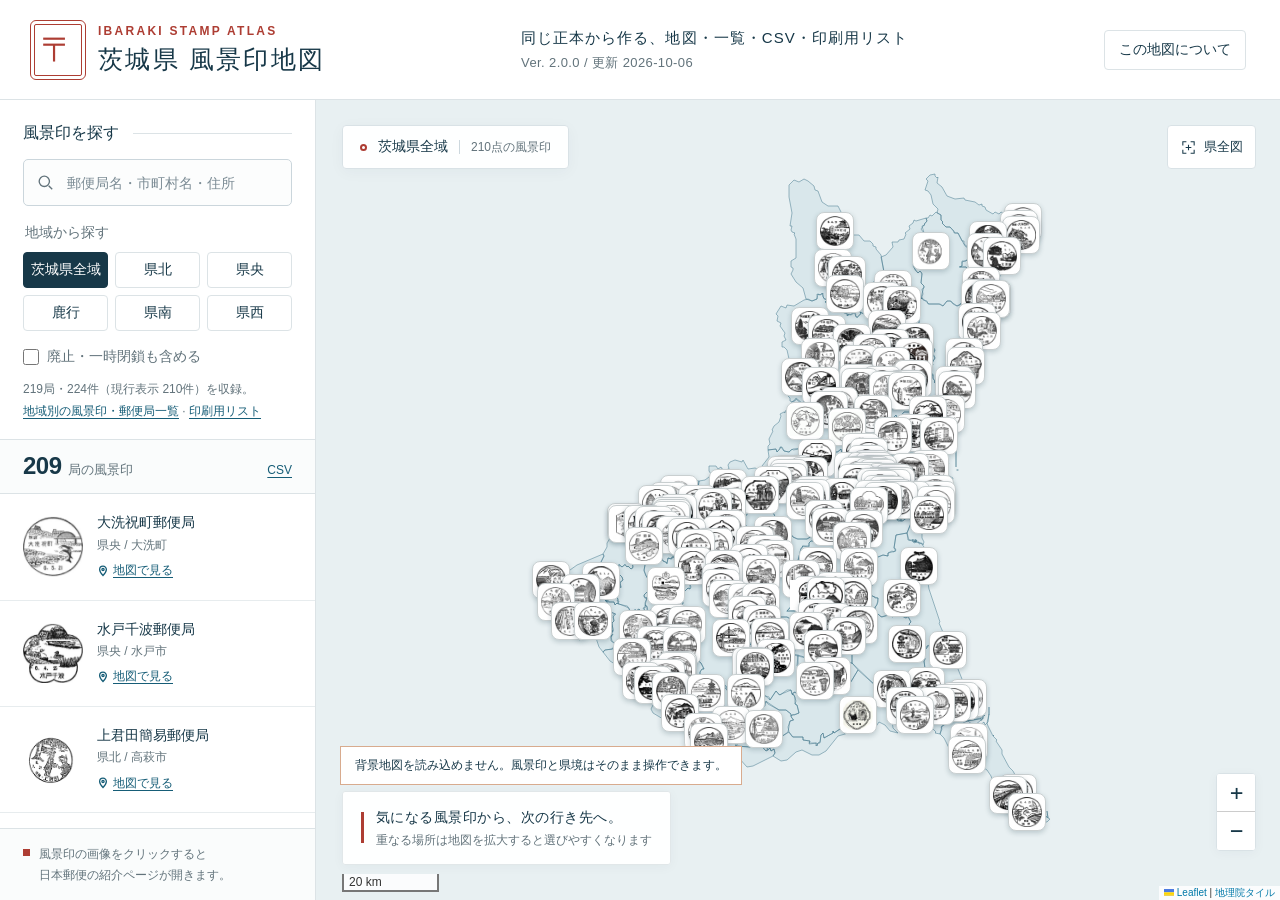
==== commit 5f2c3684: "Build Ver.2 one-source multi-use outputs" ====
--- a/index.html
+++ b/index.html
@@ -3,27 +3,27 @@
 <head>
 <meta charset="utf-8"><meta name="viewport" content="width=device-width,initial-scale=1">
 <title>茨城県の風景印マップ｜郵便局を地図で探す</title>
-<meta name="description" content="茨城県の風景印を地図で探す。日本郵便掲載の風景印画像を郵便局の位置に表示。郵便局名・地域から絞り込んで、公式紹介ページへ。">
+<meta name="description" content="茨城県の風景印を地図で探す。風景印の画像・郵便局の一覧・CSV・印刷用リストを、同じ確認済みデータから提供します。">
 <link rel="canonical" href="https://kojikomatsuzaki.github.io/ibaraki-fukeiin-map/">
 <meta name="robots" content="index,follow">
+<meta name="google-site-verification" content="eJXEcw3Qn5oPlF1YzJSpx2G0EEW-y3z3Av-iUz_FwAg">
 <meta property="og:type" content="website"><meta property="og:locale" content="ja_JP">
 <meta property="og:site_name" content="茨城 風景印地図"><meta property="og:title" content="茨城県の風景印マップ｜郵便局を地図で探す">
-<meta property="og:description" content="茨城県219局・224件の風景印を収録。郵便局名や地域で検索し、地図上の風景印から日本郵便の紹介ページへ。">
-<meta property="og:url" content="https://kojikomatsuzaki.github.io/ibaraki-fukeiin-map/">
+<meta property="og:description" content="茨城県の風景印を地図で探す。風景印の画像・郵便局の一覧・CSV・印刷用リストを、同じ確認済みデータから提供します。"><meta property="og:url" content="https://kojikomatsuzaki.github.io/ibaraki-fukeiin-map/">
 <link rel="sitemap" type="application/xml" href="sitemap.xml">
 <meta name="theme-color" content="#14384a">
 <link rel="icon" type="image/svg+xml" href="assets/favicon.svg">
-<link rel="stylesheet" href="vendor/leaflet.css"><link rel="stylesheet" href="style.css?v=1.0.0">
-<script src="vendor/leaflet.js" defer></script><script src="app.js?v=20261005-3" defer></script>
+<link rel="stylesheet" href="vendor/leaflet.css"><link rel="stylesheet" href="style.css?v=2.0.0">
+<script src="vendor/leaflet.js" defer></script><script src="config.js?v=27bf5aa57585e740" defer></script><script src="catalog-view.js?v=27bf5aa57585e740" defer></script><script src="app.js?v=27bf5aa57585e740" defer></script>
 </head>
 <body>
-<header class="site-header"><a class="brand" href="./" aria-label="茨城 風景印地図 ホーム"><span class="brand-mark" aria-hidden="true">〒</span><div><p class="eyebrow">IBARAKI STAMP ATLAS</p><h1>茨城 <span>風景印地図</span></h1></div></a><button id="about-open" class="quiet-button">この地図について</button></header>
+<header class="site-header"><a class="brand" href="./" aria-label="茨城 風景印地図 ホーム"><span class="brand-mark" aria-hidden="true">〒</span><div><p class="eyebrow">IBARAKI STAMP ATLAS</p><h1>茨城県 <span>風景印地図</span></h1></div></a><div class="header-caption">同じ正本から作る、地図・一覧・CSV・印刷用リスト<span>Ver. 2.0.0 / 更新 2026-10-06</span></div><button id="about-open" class="quiet-button">この地図について</button></header>
 <main class="workspace">
 <aside class="finder" aria-label="風景印を探す">
-<div class="finder-top"><div class="section-kicker">風景印を探す<span class="mini-rule"></span></div><label class="search-box"><svg viewBox="0 0 24 24" aria-hidden="true"><circle cx="10.5" cy="10.5" r="6.5"/><path d="m16 16 4.5 4.5"/></svg><input id="search" type="search" placeholder="郵便局名・市町村名" aria-label="郵便局名または市町村名で検索" autocomplete="off"></label>
+<div class="finder-top"><div class="section-kicker">風景印を探す<span class="mini-rule"></span></div><label class="search-box"><svg viewBox="0 0 24 24" aria-hidden="true"><circle cx="10.5" cy="10.5" r="6.5"/><path d="m16 16 4.5 4.5"/></svg><input id="search" type="search" placeholder="郵便局名・市町村名・住所" aria-label="郵便局名、市町村名、住所で検索" autocomplete="off"></label>
 <fieldset class="regions"><legend>地域から探す</legend><div class="region-grid" id="regions"><button data-region="all" aria-pressed="true">茨城県全域</button><button data-region="県北" aria-pressed="false">県北</button><button data-region="県央" aria-pressed="false">県央</button><button data-region="鹿行" aria-pressed="false">鹿行</button><button data-region="県南" aria-pressed="false">県南</button><button data-region="県西" aria-pressed="false">県西</button></div></fieldset>
-<label class="history-toggle"><input id="history" type="checkbox"><span>廃止・一時閉鎖も含める</span></label><p class="directory-intro">茨城県219局・224件を収録した非公式地図。<br><a href="post-offices/">地域別の風景印・郵便局一覧</a></p></div>
-<div class="results-heading"><div><strong id="count">—</strong><span>局の風景印</span></div><button id="reset" class="text-button" hidden>絞り込みを解除</button></div>
+<label class="history-toggle"><input id="history" type="checkbox"><span>廃止・一時閉鎖も含める</span></label><p class="directory-intro">219局・224件（現行表示 210件）を収録。<br><a href="post-offices/">地域別の風景印・郵便局一覧</a> · <a href="print/" id="print-link">印刷用リスト</a></p></div>
+<div class="results-heading"><div><strong id="count">—</strong><span>局の風景印</span></div><div class="heading-actions"><button id="export-csv" class="text-button" disabled>CSV</button><button id="reset" class="text-button" hidden>絞り込みを解除</button></div></div>
 <div id="results" class="results" aria-label="検索結果"><p class="loading">風景印を読み込んでいます…</p></div>
 <footer class="finder-footer"><span class="red-square"></span><p>風景印の画像をクリックすると<br>日本郵便の紹介ページが開きます。</p></footer>
 </aside>
@@ -35,5 +35,6 @@
 <div id="map-error" role="status" hidden></div>
 </section>
 </main>
-<dialog id="about"><div class="dialog-heading"><p class="eyebrow">ABOUT THIS MAP</p><button id="about-close" aria-label="閉じる">×</button></div><h2>茨城の風景を、一印ずつ。</h2><p>日本郵便の「茨城県の風景印」に掲載された画像を、郵便局の位置に置いた非公式の案内地図です。</p><dl><dt>収録範囲</dt><dd id="coverage">公式一覧を照合中</dd><dt>通常の表示</dt><dd>廃止された風景印・閉鎖中の郵便局を除いて表示します。チェックを入れるとすべての掲載を確認できます。最新の取扱状況は各郵便局にご確認ください。</dd><dt>データ確認日</dt><dd>2026年10月5日</dd><dt>位置について</dt><dd id="location-note">日本郵便の店舗地図に掲載された位置を使用します。</dd></dl><p class="sources-title">出典・クレジット</p><ul class="sources"><li>風景印画像・掲載情報：<a href="https://www.post.japanpost.jp/enjoy/culture/stamp/fuke/result_pre.php?pref_id=8" target="_blank" rel="noopener noreferrer">日本郵便「茨城県の風景印」</a></li><li>背景地図：<a href="https://maps.gsi.go.jp/development/ichiran.html" target="_blank" rel="noopener noreferrer">国土地理院 地理院タイル</a></li><li>県境：国土数値情報をもとにした <a href="https://github.com/niiyz/JapanCityGeoJson" target="_blank" rel="noopener noreferrer">JapanCityGeoJson</a>（表示用に簡略化）</li></ul><p class="release-links"><a href="post-offices/">全郵便局の一覧</a> · <a href="https://github.com/kojikomatsuzaki/ibaraki-fukeiin-map/releases/tag/v1.0.0">v1.0.0</a> · <a href="https://github.com/kojikomatsuzaki/ibaraki-fukeiin-map/issues">訂正・不具合の報告</a></p><p class="fine-print">風景印画像の権利は日本郵便等の権利者に帰属します。本サイトは日本郵便の公式サイトではありません。</p></dialog>
+<dialog id="about"><div class="dialog-heading"><p class="eyebrow">ABOUT THIS MAP</p><button id="about-close" aria-label="閉じる">×</button></div><h2>茨城の風景を、一印ずつ。</h2><p>日本郵便の「茨城県の風景印」に掲載された画像を、郵便局の位置に置いた非公式の案内地図です。地図・一覧・CSV・印刷用リストは同じ確認済みデータから生成しています。</p><dl><dt>収録範囲</dt><dd id="coverage">219局・224件（現行表示 210件）</dd><dt>通常の表示</dt><dd>通常表示は現行210件（209局）。廃止された風景印・閉鎖中の郵便局を除いて表示します。チェックを入れると履歴も確認できます。最新の取扱状況は各郵便局にご確認ください。</dd><dt>データ確認日</dt><dd>2026-10-05</dd><dt>位置について</dt><dd id="location-note">日本郵便の店舗地図に掲載された位置を使用します。旧局所在地や概算位置には注記を付けています。</dd></dl><p class="sources-title">出典・クレジット</p><ul class="sources"><li>風景印画像・掲載情報：<a href="https://www.post.japanpost.jp/enjoy/culture/stamp/fuke/result_pre.php?pref_id=8" target="_blank" rel="noopener noreferrer">日本郵便「茨城県の風景印」</a></li><li>背景地図：<a href="https://maps.gsi.go.jp/development/ichiran.html" target="_blank" rel="noopener noreferrer">国土地理院 地理院タイル</a></li><li>県境：国土数値情報をもとにした <a href="https://github.com/niiyz/JapanCityGeoJson" target="_blank" rel="noopener noreferrer">JapanCityGeoJson</a>（表示用に簡略化）</li></ul><p class="release-links"><a href="post-offices/">全郵便局の一覧</a> · <a href="exports/stamps.csv">CSV</a> · <a href="print/">印刷用リスト</a> · <a href="https://github.com/kojikomatsuzaki/ibaraki-fukeiin-map/releases/tag/v2.0.0">v2.0.0</a> · <a href="https://github.com/kojikomatsuzaki/ibaraki-fukeiin-map/issues">訂正・不具合の報告</a></p><p class="fine-print">風景印画像の権利は日本郵便等の権利者に帰属します。本サイトは日本郵便の公式サイトではありません。</p></dialog>
 </body></html>
+
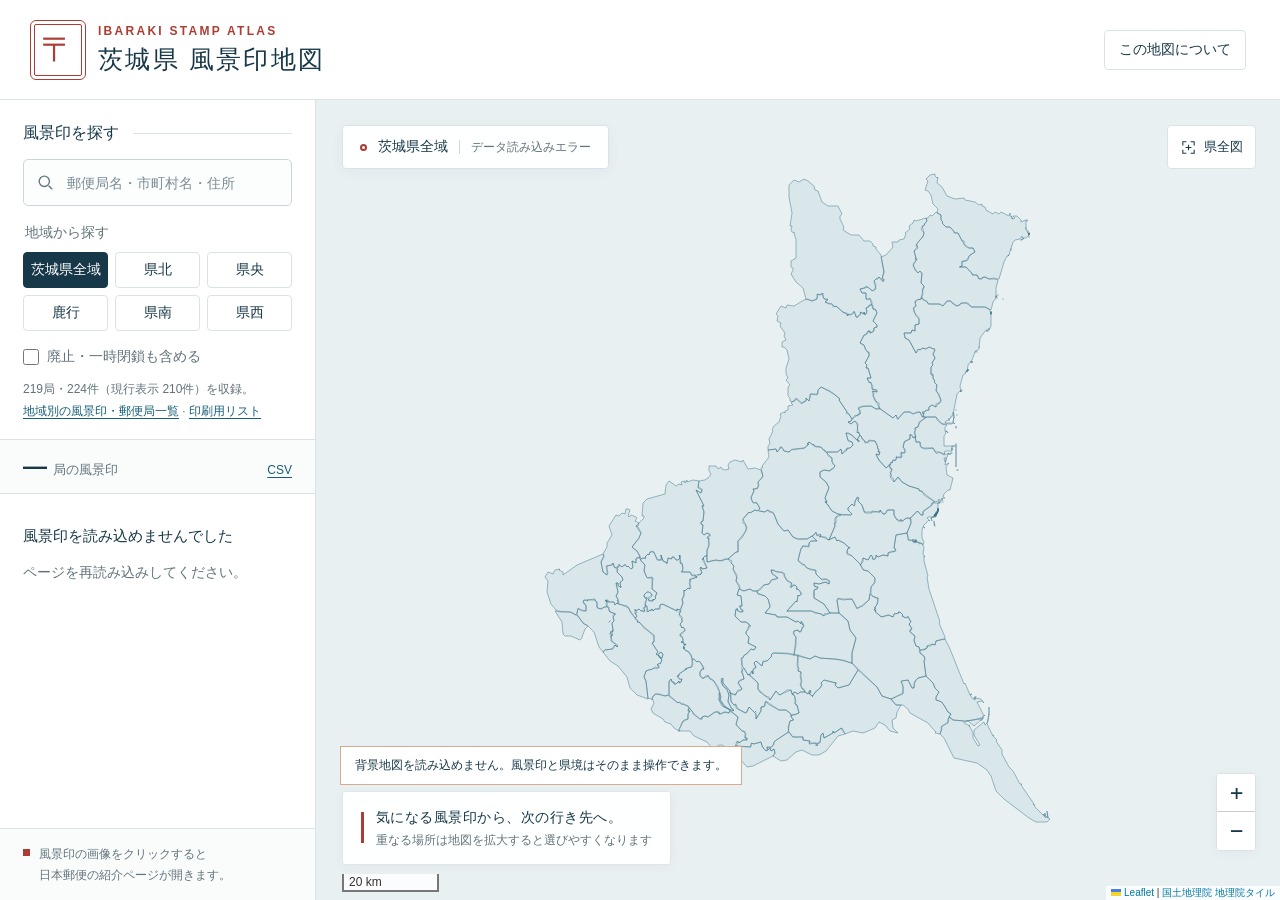
==== commit 1d080225: "Complete v2 unified exports and filter navigation" ====
--- a/index.html
+++ b/index.html
@@ -13,17 +13,17 @@
 <link rel="sitemap" type="application/xml" href="sitemap.xml">
 <meta name="theme-color" content="#14384a">
 <link rel="icon" type="image/svg+xml" href="assets/favicon.svg">
-<link rel="stylesheet" href="vendor/leaflet.css"><link rel="stylesheet" href="style.css?v=2.0.0">
-<script src="vendor/leaflet.js" defer></script><script src="config.js?v=27bf5aa57585e740" defer></script><script src="catalog-view.js?v=27bf5aa57585e740" defer></script><script src="app.js?v=27bf5aa57585e740" defer></script>
+<link rel="stylesheet" href="vendor/leaflet.css"><link rel="stylesheet" href="style.css?v=de4a76f11595c539">
+<script src="vendor/leaflet.js" defer></script><script src="config.js?v=de4a76f11595c539" defer></script><script src="catalog-view.js?v=de4a76f11595c539" defer></script><script src="app.js?v=de4a76f11595c539" defer></script>
 </head>
 <body>
-<header class="site-header"><a class="brand" href="./" aria-label="茨城 風景印地図 ホーム"><span class="brand-mark" aria-hidden="true">〒</span><div><p class="eyebrow">IBARAKI STAMP ATLAS</p><h1>茨城県 <span>風景印地図</span></h1></div></a><div class="header-caption">同じ正本から作る、地図・一覧・CSV・印刷用リスト<span>Ver. 2.0.0 / 更新 2026-10-06</span></div><button id="about-open" class="quiet-button">この地図について</button></header>
+<header class="site-header"><a class="brand" href="./" aria-label="茨城 風景印地図 ホーム"><span class="brand-mark" aria-hidden="true">〒</span><div><p class="eyebrow">IBARAKI STAMP ATLAS</p><h1>茨城県 <span>風景印地図</span></h1></div></a><button id="about-open" class="quiet-button">この地図について</button></header>
 <main class="workspace">
 <aside class="finder" aria-label="風景印を探す">
 <div class="finder-top"><div class="section-kicker">風景印を探す<span class="mini-rule"></span></div><label class="search-box"><svg viewBox="0 0 24 24" aria-hidden="true"><circle cx="10.5" cy="10.5" r="6.5"/><path d="m16 16 4.5 4.5"/></svg><input id="search" type="search" placeholder="郵便局名・市町村名・住所" aria-label="郵便局名、市町村名、住所で検索" autocomplete="off"></label>
 <fieldset class="regions"><legend>地域から探す</legend><div class="region-grid" id="regions"><button data-region="all" aria-pressed="true">茨城県全域</button><button data-region="県北" aria-pressed="false">県北</button><button data-region="県央" aria-pressed="false">県央</button><button data-region="鹿行" aria-pressed="false">鹿行</button><button data-region="県南" aria-pressed="false">県南</button><button data-region="県西" aria-pressed="false">県西</button></div></fieldset>
 <label class="history-toggle"><input id="history" type="checkbox"><span>廃止・一時閉鎖も含める</span></label><p class="directory-intro">219局・224件（現行表示 210件）を収録。<br><a href="post-offices/">地域別の風景印・郵便局一覧</a> · <a href="print/" id="print-link">印刷用リスト</a></p></div>
-<div class="results-heading"><div><strong id="count">—</strong><span>局の風景印</span></div><div class="heading-actions"><button id="export-csv" class="text-button" disabled>CSV</button><button id="reset" class="text-button" hidden>絞り込みを解除</button></div></div>
+<div class="results-heading"><div><strong id="count">—</strong><span>局の風景印</span></div><div class="heading-actions"><button id="export-csv" class="text-button" aria-label="表示中の検索結果をCSVで保存" disabled>CSV</button><button id="reset" class="text-button" hidden>絞り込みを解除</button></div></div>
 <div id="results" class="results" aria-label="検索結果"><p class="loading">風景印を読み込んでいます…</p></div>
 <footer class="finder-footer"><span class="red-square"></span><p>風景印の画像をクリックすると<br>日本郵便の紹介ページが開きます。</p></footer>
 </aside>
@@ -37,4 +37,3 @@
 </main>
 <dialog id="about"><div class="dialog-heading"><p class="eyebrow">ABOUT THIS MAP</p><button id="about-close" aria-label="閉じる">×</button></div><h2>茨城の風景を、一印ずつ。</h2><p>日本郵便の「茨城県の風景印」に掲載された画像を、郵便局の位置に置いた非公式の案内地図です。地図・一覧・CSV・印刷用リストは同じ確認済みデータから生成しています。</p><dl><dt>収録範囲</dt><dd id="coverage">219局・224件（現行表示 210件）</dd><dt>通常の表示</dt><dd>通常表示は現行210件（209局）。廃止された風景印・閉鎖中の郵便局を除いて表示します。チェックを入れると履歴も確認できます。最新の取扱状況は各郵便局にご確認ください。</dd><dt>データ確認日</dt><dd>2026-10-05</dd><dt>位置について</dt><dd id="location-note">日本郵便の店舗地図に掲載された位置を使用します。旧局所在地や概算位置には注記を付けています。</dd></dl><p class="sources-title">出典・クレジット</p><ul class="sources"><li>風景印画像・掲載情報：<a href="https://www.post.japanpost.jp/enjoy/culture/stamp/fuke/result_pre.php?pref_id=8" target="_blank" rel="noopener noreferrer">日本郵便「茨城県の風景印」</a></li><li>背景地図：<a href="https://maps.gsi.go.jp/development/ichiran.html" target="_blank" rel="noopener noreferrer">国土地理院 地理院タイル</a></li><li>県境：国土数値情報をもとにした <a href="https://github.com/niiyz/JapanCityGeoJson" target="_blank" rel="noopener noreferrer">JapanCityGeoJson</a>（表示用に簡略化）</li></ul><p class="release-links"><a href="post-offices/">全郵便局の一覧</a> · <a href="exports/stamps.csv">CSV</a> · <a href="print/">印刷用リスト</a> · <a href="https://github.com/kojikomatsuzaki/ibaraki-fukeiin-map/releases/tag/v2.0.0">v2.0.0</a> · <a href="https://github.com/kojikomatsuzaki/ibaraki-fukeiin-map/issues">訂正・不具合の報告</a></p><p class="fine-print">風景印画像の権利は日本郵便等の権利者に帰属します。本サイトは日本郵便の公式サイトではありません。</p></dialog>
 </body></html>
-
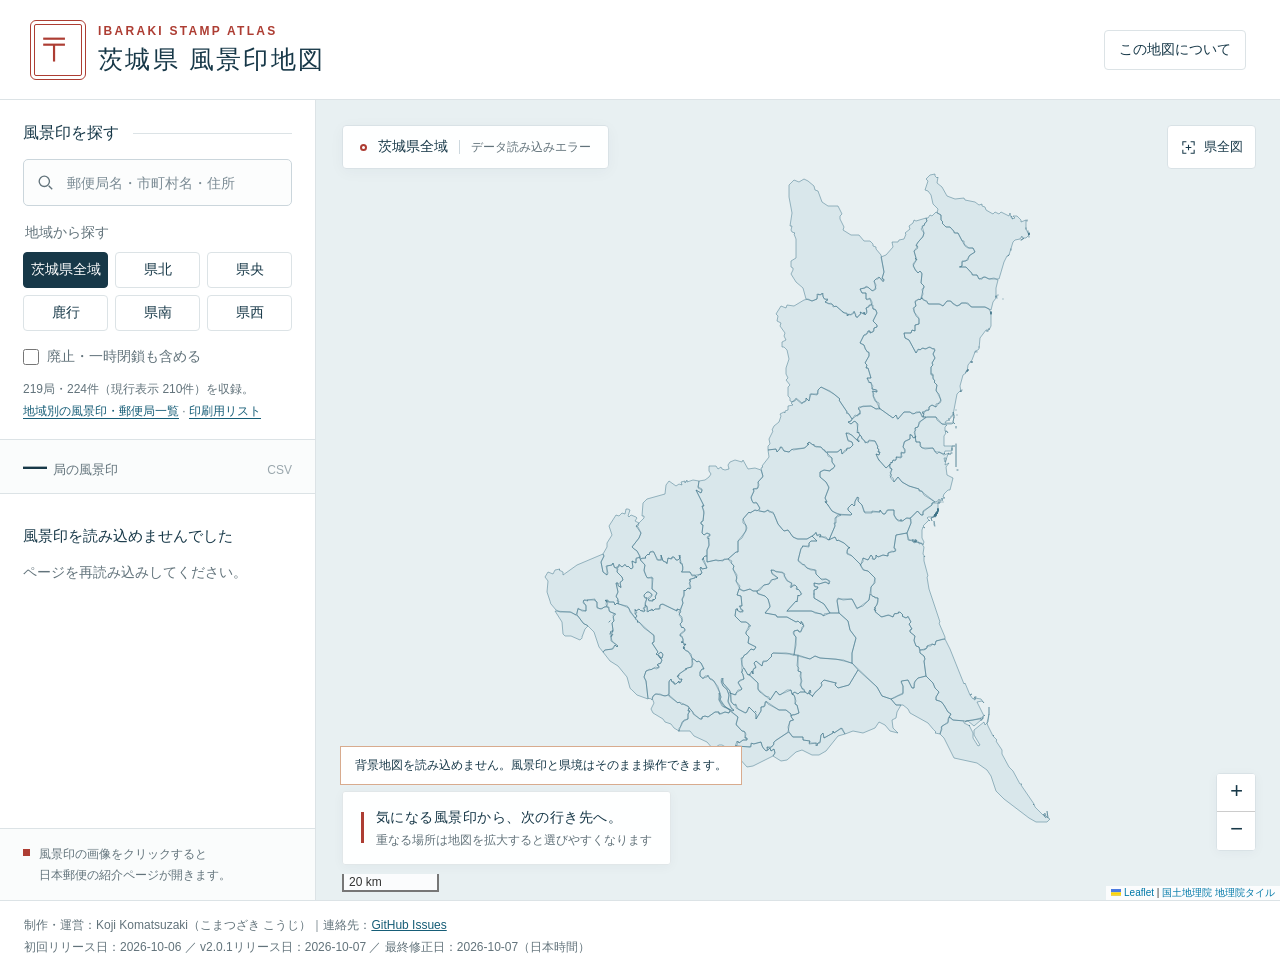
==== commit 501d3144: "Release v2.0.1 with responsibility and dates" ====
--- a/index.html
+++ b/index.html
@@ -4,6 +4,8 @@
 <meta charset="utf-8"><meta name="viewport" content="width=device-width,initial-scale=1">
 <title>茨城県の風景印マップ｜郵便局を地図で探す</title>
 <meta name="description" content="茨城県の風景印を地図で探す。風景印の画像・郵便局の一覧・CSV・印刷用リストを、同じ確認済みデータから提供します。">
+<meta name="dcterms.issued" content="2026-10-06">
+<meta name="dcterms.modified" content="2026-10-07">
 <link rel="canonical" href="https://kojikomatsuzaki.github.io/ibaraki-fukeiin-map/">
 <meta name="robots" content="index,follow">
 <meta name="google-site-verification" content="eJXEcw3Qn5oPlF1YzJSpx2G0EEW-y3z3Av-iUz_FwAg">
@@ -13,8 +15,8 @@
 <link rel="sitemap" type="application/xml" href="sitemap.xml">
 <meta name="theme-color" content="#14384a">
 <link rel="icon" type="image/svg+xml" href="assets/favicon.svg">
-<link rel="stylesheet" href="vendor/leaflet.css"><link rel="stylesheet" href="style.css?v=de4a76f11595c539">
-<script src="vendor/leaflet.js" defer></script><script src="config.js?v=de4a76f11595c539" defer></script><script src="catalog-view.js?v=de4a76f11595c539" defer></script><script src="app.js?v=de4a76f11595c539" defer></script>
+<link rel="stylesheet" href="vendor/leaflet.css"><link rel="stylesheet" href="style.css?v=f9da15cd832c5ecc">
+<script src="vendor/leaflet.js" defer></script><script src="config.js?v=f9da15cd832c5ecc" defer></script><script src="catalog-view.js?v=f9da15cd832c5ecc" defer></script><script src="app.js?v=f9da15cd832c5ecc" defer></script>
 </head>
 <body>
 <header class="site-header"><a class="brand" href="./" aria-label="茨城 風景印地図 ホーム"><span class="brand-mark" aria-hidden="true">〒</span><div><p class="eyebrow">IBARAKI STAMP ATLAS</p><h1>茨城県 <span>風景印地図</span></h1></div></a><button id="about-open" class="quiet-button">この地図について</button></header>
@@ -35,5 +37,6 @@
 <div id="map-error" role="status" hidden></div>
 </section>
 </main>
-<dialog id="about"><div class="dialog-heading"><p class="eyebrow">ABOUT THIS MAP</p><button id="about-close" aria-label="閉じる">×</button></div><h2>茨城の風景を、一印ずつ。</h2><p>日本郵便の「茨城県の風景印」に掲載された画像を、郵便局の位置に置いた非公式の案内地図です。地図・一覧・CSV・印刷用リストは同じ確認済みデータから生成しています。</p><dl><dt>収録範囲</dt><dd id="coverage">219局・224件（現行表示 210件）</dd><dt>通常の表示</dt><dd>通常表示は現行210件（209局）。廃止された風景印・閉鎖中の郵便局を除いて表示します。チェックを入れると履歴も確認できます。最新の取扱状況は各郵便局にご確認ください。</dd><dt>データ確認日</dt><dd>2026-10-05</dd><dt>位置について</dt><dd id="location-note">日本郵便の店舗地図に掲載された位置を使用します。旧局所在地や概算位置には注記を付けています。</dd></dl><p class="sources-title">出典・クレジット</p><ul class="sources"><li>風景印画像・掲載情報：<a href="https://www.post.japanpost.jp/enjoy/culture/stamp/fuke/result_pre.php?pref_id=8" target="_blank" rel="noopener noreferrer">日本郵便「茨城県の風景印」</a></li><li>背景地図：<a href="https://maps.gsi.go.jp/development/ichiran.html" target="_blank" rel="noopener noreferrer">国土地理院 地理院タイル</a></li><li>県境：国土数値情報をもとにした <a href="https://github.com/niiyz/JapanCityGeoJson" target="_blank" rel="noopener noreferrer">JapanCityGeoJson</a>（表示用に簡略化）</li></ul><p class="release-links"><a href="post-offices/">全郵便局の一覧</a> · <a href="exports/stamps.csv">CSV</a> · <a href="print/">印刷用リスト</a> · <a href="https://github.com/kojikomatsuzaki/ibaraki-fukeiin-map/releases/tag/v2.0.0">v2.0.0</a> · <a href="https://github.com/kojikomatsuzaki/ibaraki-fukeiin-map/issues">訂正・不具合の報告</a></p><p class="fine-print">風景印画像の権利は日本郵便等の権利者に帰属します。本サイトは日本郵便の公式サイトではありません。</p></dialog>
+<dialog id="about"><div class="dialog-heading"><p class="eyebrow">ABOUT THIS MAP</p><button id="about-close" aria-label="閉じる">×</button></div><h2>茨城の風景を、一印ずつ。</h2><p>日本郵便の「茨城県の風景印」に掲載された画像を、郵便局の位置に置いた非公式の案内地図です。地図・一覧・CSV・印刷用リストは同じ確認済みデータから生成しています。</p><dl><dt>収録範囲</dt><dd id="coverage">219局・224件（現行表示 210件）</dd><dt>通常の表示</dt><dd>通常表示は現行210件（209局）。廃止された風景印・閉鎖中の郵便局を除いて表示します。チェックを入れると履歴も確認できます。最新の取扱状況は各郵便局にご確認ください。</dd><dt>データ確認日</dt><dd>2026-10-05</dd><dt>位置について</dt><dd id="location-note">日本郵便の店舗地図に掲載された位置を使用します。旧局所在地や概算位置には注記を付けています。</dd></dl><p class="sources-title">出典・クレジット</p><ul class="sources"><li>風景印画像・掲載情報：<a href="https://www.post.japanpost.jp/enjoy/culture/stamp/fuke/result_pre.php?pref_id=8" target="_blank" rel="noopener noreferrer">日本郵便「茨城県の風景印」</a></li><li>背景地図：<a href="https://maps.gsi.go.jp/development/ichiran.html" target="_blank" rel="noopener noreferrer">国土地理院 地理院タイル</a></li><li>県境：国土数値情報をもとにした <a href="https://github.com/niiyz/JapanCityGeoJson" target="_blank" rel="noopener noreferrer">JapanCityGeoJson</a>（表示用に簡略化）</li></ul><p class="release-links"><a href="post-offices/">全郵便局の一覧</a> · <a href="exports/stamps.csv">CSV</a> · <a href="print/">印刷用リスト</a> · <a href="https://github.com/kojikomatsuzaki/ibaraki-fukeiin-map/releases/tag/v2.0.1">v2.0.1</a> · <a href="https://github.com/kojikomatsuzaki/ibaraki-fukeiin-map/issues">訂正・不具合の報告</a></p><p class="fine-print">風景印画像の権利は日本郵便等の権利者に帰属します。本サイトは日本郵便の公式サイトではありません。</p></dialog>
+<footer class="site-responsibility">制作・運営：Koji Komatsuzaki（こまつざき こうじ）｜連絡先：<a href="https://github.com/kojikomatsuzaki/ibaraki-fukeiin-map/issues">GitHub Issues</a><br>初回リリース日：<time datetime="2026-10-06">2026-10-06</time> ／ v2.0.1リリース日：<time datetime="2026-10-07">2026-10-07</time> ／ 最終修正日：<time datetime="2026-10-07">2026-10-07</time>（日本時間）</footer>
 </body></html>
--- a/style.css
+++ b/style.css
@@ -5,3 +5,5 @@
 .eyebrow{font-size:12px}.quiet-button,.search-box input,.region-grid button{font-size:14px}.regions legend,.history-toggle{font-size:14px}.office-meta,.locate,.abolished,.finder-footer p,.text-button,.map-guide small{font-size:12px}.stamp-link{border-radius:8px}.stamp-link img{border-radius:0}.header-caption span{font-size:13px}.map-guide p{font-size:14px}.sources{font-size:13px}.fine-print{font-size:12px!important}dialog p,dialog dd{font-size:16px}.finder-top{padding-top:23px;padding-bottom:17px}.section-kicker{margin-bottom:15px}.regions{margin-top:18px;margin-bottom:15px}
 @media(max-width:640px){.eyebrow{font-size:10px}.region-grid button{font-size:13px}.office-name{font-size:14px}.history-toggle{font-size:13px}.office-meta,.locate{font-size:12px}.map-section{height:65dvh;min-height:520px}.quiet-button{font-size:12px}.results{grid-template-columns:1fr}.office{grid-template-columns:60px 1fr;gap:14px;padding:15px 18px}.office-image{width:60px;height:60px}.map-guide small{font-size:12px;max-width:235px}.map-guide p{font-size:13px}.map-guide{max-width:calc(100% - 70px)}.finder-top{padding:14px 18px}.regions{margin-top:12px;margin-bottom:10px}.finder-footer p{font-size:12px}}
 .quiet-button{margin-left:auto}
+.heading-actions{display:flex;align-items:center;gap:12px}.heading-actions .text-button:disabled{color:#9aa7ad;text-decoration:none;cursor:wait}.view-links{display:flex;gap:10px;flex-wrap:wrap}.view-links a{color:var(--blue)}
+.site-responsibility{padding:14px 24px;background:#fff;border-top:1px solid var(--line);color:var(--muted);font-size:12px;line-height:1.8}.site-responsibility a{color:var(--blue)}
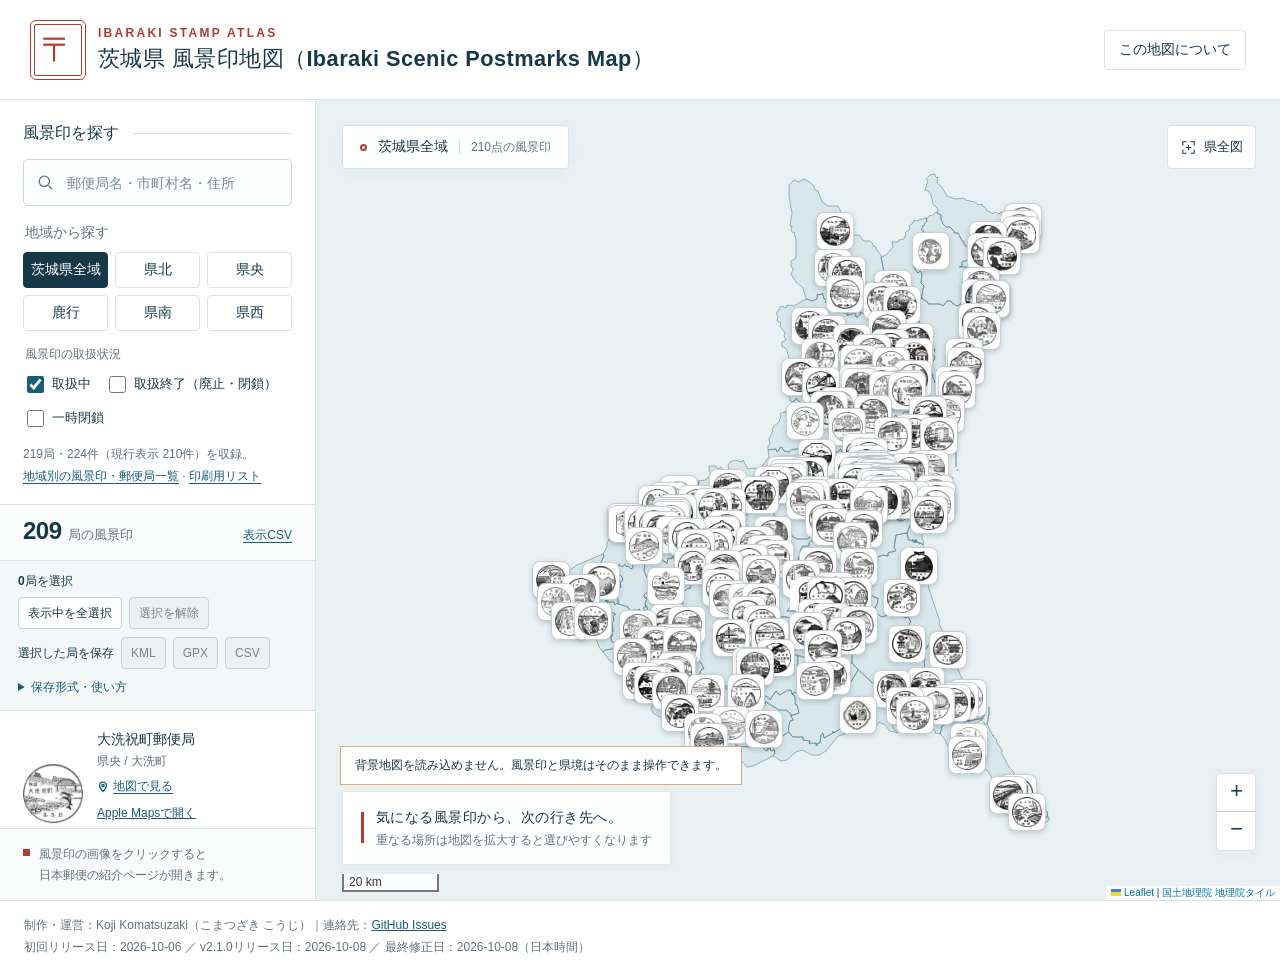
==== commit dfed3889: "Release v2.1.0 with selected office exports and status filters" ====
--- a/index.html
+++ b/index.html
@@ -2,30 +2,31 @@
 <html lang="ja">
 <head>
 <meta charset="utf-8"><meta name="viewport" content="width=device-width,initial-scale=1">
-<title>茨城県の風景印マップ｜郵便局を地図で探す</title>
-<meta name="description" content="茨城県の風景印を地図で探す。風景印の画像・郵便局の一覧・CSV・印刷用リストを、同じ確認済みデータから提供します。">
+<title>茨城県 風景印地図（Ibaraki Scenic Postmarks Map）</title>
+<meta name="description" content="茨城県の風景印を地図で探せる非公式サイト。郵便局名・地域・取扱状況で検索し、選んだ郵便局をKML・GPX・CSVで保存できます。">
 <meta name="dcterms.issued" content="2026-10-06">
-<meta name="dcterms.modified" content="2026-10-07">
+<meta name="dcterms.modified" content="2026-10-08">
 <link rel="canonical" href="https://kojikomatsuzaki.github.io/ibaraki-fukeiin-map/">
 <meta name="robots" content="index,follow">
 <meta name="google-site-verification" content="eJXEcw3Qn5oPlF1YzJSpx2G0EEW-y3z3Av-iUz_FwAg">
 <meta property="og:type" content="website"><meta property="og:locale" content="ja_JP">
-<meta property="og:site_name" content="茨城 風景印地図"><meta property="og:title" content="茨城県の風景印マップ｜郵便局を地図で探す">
-<meta property="og:description" content="茨城県の風景印を地図で探す。風景印の画像・郵便局の一覧・CSV・印刷用リストを、同じ確認済みデータから提供します。"><meta property="og:url" content="https://kojikomatsuzaki.github.io/ibaraki-fukeiin-map/">
+<meta property="og:site_name" content="茨城県 風景印地図（Ibaraki Scenic Postmarks Map）"><meta property="og:title" content="茨城県 風景印地図（Ibaraki Scenic Postmarks Map）">
+<meta property="og:description" content="茨城県の風景印を地図で探せる非公式サイト。郵便局名・地域・取扱状況で検索し、選んだ郵便局をKML・GPX・CSVで保存できます。"><meta property="og:url" content="https://kojikomatsuzaki.github.io/ibaraki-fukeiin-map/">
 <link rel="sitemap" type="application/xml" href="sitemap.xml">
 <meta name="theme-color" content="#14384a">
 <link rel="icon" type="image/svg+xml" href="assets/favicon.svg">
-<link rel="stylesheet" href="vendor/leaflet.css"><link rel="stylesheet" href="style.css?v=f9da15cd832c5ecc">
-<script src="vendor/leaflet.js" defer></script><script src="config.js?v=f9da15cd832c5ecc" defer></script><script src="catalog-view.js?v=f9da15cd832c5ecc" defer></script><script src="app.js?v=f9da15cd832c5ecc" defer></script>
+<link rel="stylesheet" href="vendor/leaflet.css"><link rel="stylesheet" href="style.css?v=4ba3362d81d97e2b">
+<script src="vendor/leaflet.js" defer></script><script src="config.js?v=4ba3362d81d97e2b" defer></script><script src="catalog-view.js?v=4ba3362d81d97e2b" defer></script><script src="export.js?v=4ba3362d81d97e2b" defer></script><script src="app.js?v=4ba3362d81d97e2b" defer></script>
 </head>
 <body>
-<header class="site-header"><a class="brand" href="./" aria-label="茨城 風景印地図 ホーム"><span class="brand-mark" aria-hidden="true">〒</span><div><p class="eyebrow">IBARAKI STAMP ATLAS</p><h1>茨城県 <span>風景印地図</span></h1></div></a><button id="about-open" class="quiet-button">この地図について</button></header>
+<header class="site-header"><a class="brand" href="./" aria-label="茨城県 風景印地図（Ibaraki Scenic Postmarks Map） ホーム"><span class="brand-mark" aria-hidden="true">〒</span><div><p class="eyebrow">IBARAKI STAMP ATLAS</p><h1>茨城県 風景印地図（Ibaraki Scenic Postmarks Map）</h1></div></a><button id="about-open" class="quiet-button">この地図について</button></header>
 <main class="workspace">
 <aside class="finder" aria-label="風景印を探す">
 <div class="finder-top"><div class="section-kicker">風景印を探す<span class="mini-rule"></span></div><label class="search-box"><svg viewBox="0 0 24 24" aria-hidden="true"><circle cx="10.5" cy="10.5" r="6.5"/><path d="m16 16 4.5 4.5"/></svg><input id="search" type="search" placeholder="郵便局名・市町村名・住所" aria-label="郵便局名、市町村名、住所で検索" autocomplete="off"></label>
 <fieldset class="regions"><legend>地域から探す</legend><div class="region-grid" id="regions"><button data-region="all" aria-pressed="true">茨城県全域</button><button data-region="県北" aria-pressed="false">県北</button><button data-region="県央" aria-pressed="false">県央</button><button data-region="鹿行" aria-pressed="false">鹿行</button><button data-region="県南" aria-pressed="false">県南</button><button data-region="県西" aria-pressed="false">県西</button></div></fieldset>
-<label class="history-toggle"><input id="history" type="checkbox"><span>廃止・一時閉鎖も含める</span></label><p class="directory-intro">219局・224件（現行表示 210件）を収録。<br><a href="post-offices/">地域別の風景印・郵便局一覧</a> · <a href="print/" id="print-link">印刷用リスト</a></p></div>
-<div class="results-heading"><div><strong id="count">—</strong><span>局の風景印</span></div><div class="heading-actions"><button id="export-csv" class="text-button" aria-label="表示中の検索結果をCSVで保存" disabled>CSV</button><button id="reset" class="text-button" hidden>絞り込みを解除</button></div></div>
+<fieldset class="status-filters"><legend>風景印の取扱状況</legend><label><input type="checkbox" data-status-filter value="active" checked> 取扱中</label><label><input type="checkbox" data-status-filter value="ended"> 取扱終了（廃止・閉鎖）</label><label><input type="checkbox" data-status-filter value="temporary"> 一時閉鎖</label></fieldset><p class="directory-intro">219局・224件（現行表示 210件）を収録。<br><a href="post-offices/">地域別の風景印・郵便局一覧</a> · <a href="print/" id="print-link">印刷用リスト</a></p></div>
+<div class="results-heading"><div><strong id="count">—</strong><span>局の風景印</span></div><div class="heading-actions"><button id="export-csv" class="text-button" aria-label="表示中の検索結果をCSVで保存" disabled>表示CSV</button><button id="reset" class="text-button" hidden>絞り込みを解除</button></div></div>
+<section class="export-tools" aria-label="選択した郵便局を書き出す"><div class="selection-actions"><strong id="selected-count" role="status" aria-live="polite">0局を選択</strong><button id="select-visible" type="button" disabled>表示中を全選択</button><button id="clear-selection" type="button" disabled>選択を解除</button></div><div class="export-buttons"><span>選択した局を保存</span><button data-export-format="kml" disabled>KML</button><button data-export-format="gpx" disabled>GPX</button><button data-export-format="csv" disabled>CSV</button></div><details><summary>保存形式・使い方</summary><p>KML：Google マイマップ・GIS向け。GPX：地点の取り込みに対応するGPS機器向け（機種によって異なります）。CSV：表計算向け。巡回ルートは含みません。</p><p>郵便局名・住所・緯度経度（WGS84）・取扱状況・公式紹介URL・データ確認日・位置注記を保存します。旧所在地や概算位置は注記で区別します。取り込み先によって、一部の情報が表示されない場合があります。</p><p>選択は検索・絞り込みを変えても保持します。ページを移動・再読み込みすると解除されます。Apple Mapsは各局のリンクから開けます。</p></details></section>
 <div id="results" class="results" aria-label="検索結果"><p class="loading">風景印を読み込んでいます…</p></div>
 <footer class="finder-footer"><span class="red-square"></span><p>風景印の画像をクリックすると<br>日本郵便の紹介ページが開きます。</p></footer>
 </aside>
@@ -37,6 +38,6 @@
 <div id="map-error" role="status" hidden></div>
 </section>
 </main>
-<dialog id="about"><div class="dialog-heading"><p class="eyebrow">ABOUT THIS MAP</p><button id="about-close" aria-label="閉じる">×</button></div><h2>茨城の風景を、一印ずつ。</h2><p>日本郵便の「茨城県の風景印」に掲載された画像を、郵便局の位置に置いた非公式の案内地図です。地図・一覧・CSV・印刷用リストは同じ確認済みデータから生成しています。</p><dl><dt>収録範囲</dt><dd id="coverage">219局・224件（現行表示 210件）</dd><dt>通常の表示</dt><dd>通常表示は現行210件（209局）。廃止された風景印・閉鎖中の郵便局を除いて表示します。チェックを入れると履歴も確認できます。最新の取扱状況は各郵便局にご確認ください。</dd><dt>データ確認日</dt><dd>2026-10-05</dd><dt>位置について</dt><dd id="location-note">日本郵便の店舗地図に掲載された位置を使用します。旧局所在地や概算位置には注記を付けています。</dd></dl><p class="sources-title">出典・クレジット</p><ul class="sources"><li>風景印画像・掲載情報：<a href="https://www.post.japanpost.jp/enjoy/culture/stamp/fuke/result_pre.php?pref_id=8" target="_blank" rel="noopener noreferrer">日本郵便「茨城県の風景印」</a></li><li>背景地図：<a href="https://maps.gsi.go.jp/development/ichiran.html" target="_blank" rel="noopener noreferrer">国土地理院 地理院タイル</a></li><li>県境：国土数値情報をもとにした <a href="https://github.com/niiyz/JapanCityGeoJson" target="_blank" rel="noopener noreferrer">JapanCityGeoJson</a>（表示用に簡略化）</li></ul><p class="release-links"><a href="post-offices/">全郵便局の一覧</a> · <a href="exports/stamps.csv">CSV</a> · <a href="print/">印刷用リスト</a> · <a href="https://github.com/kojikomatsuzaki/ibaraki-fukeiin-map/releases/tag/v2.0.1">v2.0.1</a> · <a href="https://github.com/kojikomatsuzaki/ibaraki-fukeiin-map/issues">訂正・不具合の報告</a></p><p class="fine-print">風景印画像の権利は日本郵便等の権利者に帰属します。本サイトは日本郵便の公式サイトではありません。</p></dialog>
-<footer class="site-responsibility">制作・運営：Koji Komatsuzaki（こまつざき こうじ）｜連絡先：<a href="https://github.com/kojikomatsuzaki/ibaraki-fukeiin-map/issues">GitHub Issues</a><br>初回リリース日：<time datetime="2026-10-06">2026-10-06</time> ／ v2.0.1リリース日：<time datetime="2026-10-07">2026-10-07</time> ／ 最終修正日：<time datetime="2026-10-07">2026-10-07</time>（日本時間）</footer>
+<dialog id="about"><div class="dialog-heading"><p class="eyebrow">ABOUT THIS MAP</p><button id="about-close" aria-label="閉じる">×</button></div><h2>茨城の風景を、一印ずつ。</h2><p>日本郵便の「茨城県の風景印」に掲載された画像を、郵便局の位置に置いた非公式の案内地図です。地図・一覧・KML・GPX・CSV・印刷用リストは同じ確認済みデータを使用しています。</p><dl><dt>収録範囲</dt><dd id="coverage">219局・224件（現行表示 210件）</dd><dt>通常の表示</dt><dd>通常表示は現行210件（209局）。廃止された風景印・閉鎖中の郵便局を除いて表示します。取扱終了・一時閉鎖のチェックを入れると履歴も確認できます。取扱中はデータ確認日時点の状態であり、現在の窓口営業時間を示すものではありません。最新の取扱状況は各郵便局にご確認ください。</dd><dt>データ確認日</dt><dd>2026-10-05</dd><dt>位置について</dt><dd id="location-note">日本郵便の店舗地図に掲載された位置を使用します。旧局所在地や概算位置には注記を付けています。</dd></dl><p class="sources-title">出典・クレジット</p><ul class="sources"><li>風景印画像・掲載情報：<a href="https://www.post.japanpost.jp/enjoy/culture/stamp/fuke/result_pre.php?pref_id=8" target="_blank" rel="noopener noreferrer">日本郵便「茨城県の風景印」</a></li><li>背景地図：<a href="https://maps.gsi.go.jp/development/ichiran.html" target="_blank" rel="noopener noreferrer">国土地理院 地理院タイル</a></li><li>県境：国土数値情報をもとにした <a href="https://github.com/niiyz/JapanCityGeoJson" target="_blank" rel="noopener noreferrer">JapanCityGeoJson</a>（表示用に簡略化）</li></ul><p class="release-links"><a href="post-offices/">全郵便局の一覧</a> · <a href="exports/stamps.csv">CSV</a> · <a href="print/">印刷用リスト</a> · <a href="https://github.com/kojikomatsuzaki/ibaraki-fukeiin-map/releases/tag/v2.1.0">v2.1.0</a> · <a href="https://github.com/kojikomatsuzaki/ibaraki-fukeiin-map/issues">訂正・不具合の報告</a></p><p class="fine-print">風景印画像の権利は日本郵便等の権利者に帰属します。本サイトは日本郵便の公式サイトではありません。</p></dialog>
+<footer class="site-responsibility">制作・運営：Koji Komatsuzaki（こまつざき こうじ）｜連絡先：<a href="https://github.com/kojikomatsuzaki/ibaraki-fukeiin-map/issues">GitHub Issues</a><br>初回リリース日：<time datetime="2026-10-06">2026-10-06</time> ／ v2.1.0リリース日：<time datetime="2026-10-08">2026-10-08</time> ／ 最終修正日：<time datetime="2026-10-08">2026-10-08</time>（日本時間）</footer>
 </body></html>
--- a/style.css
+++ b/style.css
@@ -7,3 +7,7 @@
 .quiet-button{margin-left:auto}
 .heading-actions{display:flex;align-items:center;gap:12px}.heading-actions .text-button:disabled{color:#9aa7ad;text-decoration:none;cursor:wait}.view-links{display:flex;gap:10px;flex-wrap:wrap}.view-links a{color:var(--blue)}
 .site-responsibility{padding:14px 24px;background:#fff;border-top:1px solid var(--line);color:var(--muted);font-size:12px;line-height:1.8}.site-responsibility a{color:var(--blue)}
+/* v2.1: selecting destinations and portable point exports. */
+.brand{flex-shrink:1;min-width:0}.brand h1{font-size:clamp(15px,1.7vw,23px);letter-spacing:.02em;overflow-wrap:anywhere}.site-header{min-height:100px}.status-filters{border:0;padding:0;margin:12px 0;display:flex;flex-wrap:wrap;gap:6px 14px;font-size:13px}.status-filters legend{font-size:12px;color:var(--muted);margin-bottom:7px}.status-filters label{display:flex;align-items:center;gap:5px;min-height:28px;cursor:pointer}.status-filters input,.office-select input{accent-color:var(--blue);width:17px;height:17px}.export-tools{padding:12px 18px;background:#f3f7f8;border-bottom:1px solid var(--line);font-size:12px}.selection-actions,.export-buttons{display:flex;flex-wrap:wrap;align-items:center;gap:7px;margin-bottom:8px}.selection-actions strong{width:100%;font-weight:600}.export-tools button{font:inherit;padding:6px 9px;border:1px solid #c6d3d9;border-radius:4px;background:white;color:var(--ink);min-height:32px;cursor:pointer}.export-tools button:disabled{color:#78858c;background:#edf0f1;cursor:default}.export-tools details{line-height:1.7}.export-tools summary{cursor:pointer;color:var(--blue)}.office-select{display:flex;align-items:center;gap:6px;font-size:12px;min-height:32px;cursor:pointer}.apple-link{display:block;font-size:12px;color:var(--blue);margin:6px 0}.office:has(input:checked){background:#e8f4f6;box-shadow:inset 3px 0 var(--blue)}
+@media(max-width:900px){.site-header{height:100px}.workspace{height:calc(100dvh - 100px)}}
+@media(max-width:640px){.site-header{height:auto;min-height:100px;padding-top:12px;padding-bottom:12px}.brand h1{font-size:16px}.brand-mark{flex-shrink:0}.quiet-button{flex-shrink:0}.export-tools{order:3}.results{order:4}.finder-footer{order:5}.workspace{height:auto}.status-filters{font-size:13px}.selection-actions strong{width:auto;margin-right:auto}}
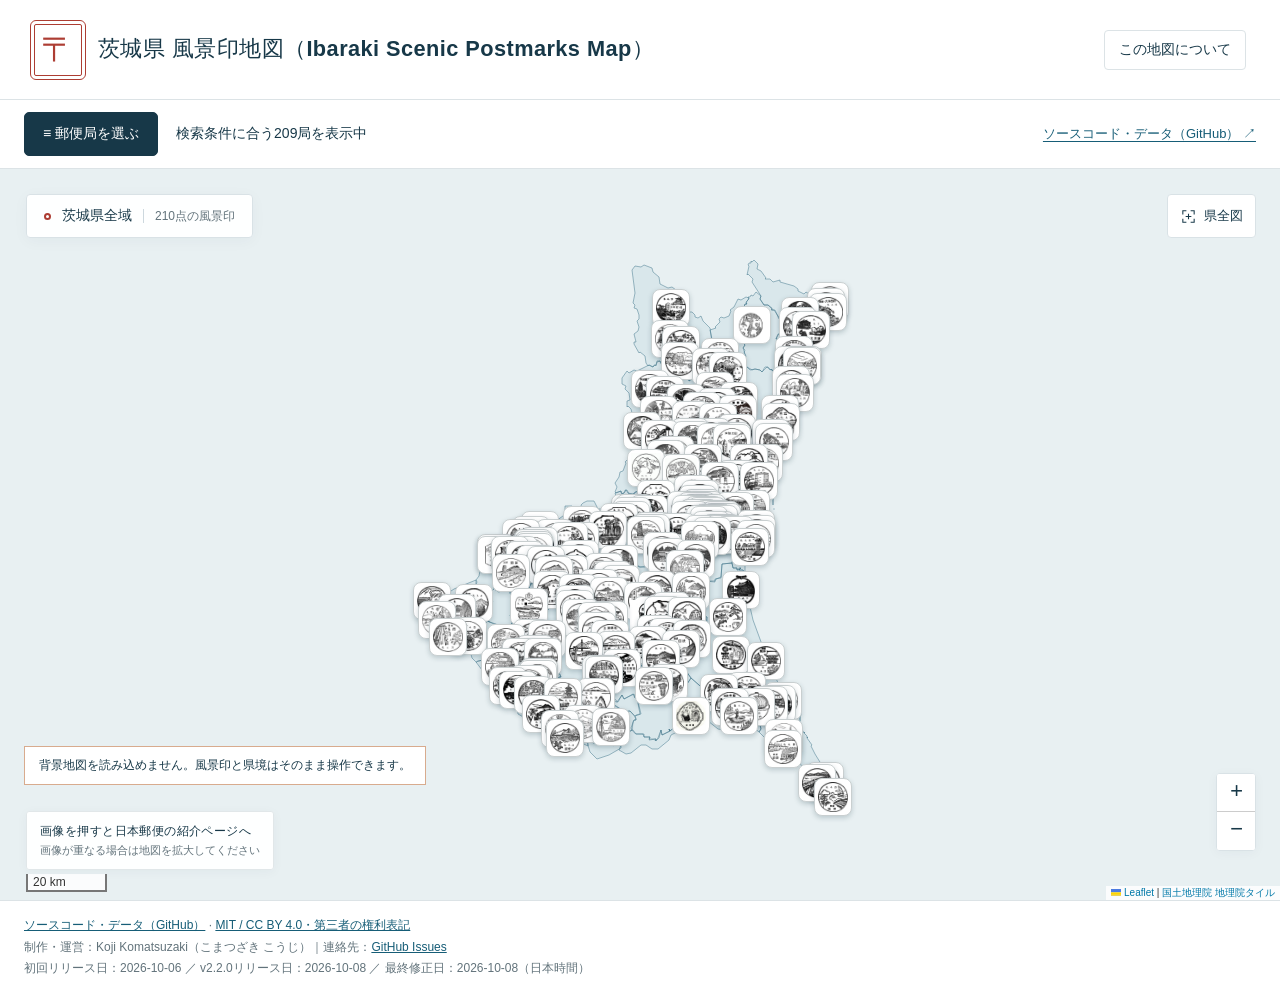
==== commit a4dd07bc: "Release v2.2.0 with regional office picker and reuse licenses" ====
--- a/index.html
+++ b/index.html
@@ -15,29 +15,29 @@
 <link rel="sitemap" type="application/xml" href="sitemap.xml">
 <meta name="theme-color" content="#14384a">
 <link rel="icon" type="image/svg+xml" href="assets/favicon.svg">
-<link rel="stylesheet" href="vendor/leaflet.css"><link rel="stylesheet" href="style.css?v=4ba3362d81d97e2b">
-<script src="vendor/leaflet.js" defer></script><script src="config.js?v=4ba3362d81d97e2b" defer></script><script src="catalog-view.js?v=4ba3362d81d97e2b" defer></script><script src="export.js?v=4ba3362d81d97e2b" defer></script><script src="app.js?v=4ba3362d81d97e2b" defer></script>
+<link rel="stylesheet" href="vendor/leaflet.css"><link rel="stylesheet" href="style.css?v=c1ead1b896326691">
+<script src="vendor/leaflet.js" defer></script><script src="config.js?v=c1ead1b896326691" defer></script><script src="catalog-view.js?v=c1ead1b896326691" defer></script><script src="export.js?v=c1ead1b896326691" defer></script><script src="app.js?v=c1ead1b896326691" defer></script>
 </head>
 <body>
-<header class="site-header"><a class="brand" href="./" aria-label="茨城県 風景印地図（Ibaraki Scenic Postmarks Map） ホーム"><span class="brand-mark" aria-hidden="true">〒</span><div><p class="eyebrow">IBARAKI STAMP ATLAS</p><h1>茨城県 風景印地図（Ibaraki Scenic Postmarks Map）</h1></div></a><button id="about-open" class="quiet-button">この地図について</button></header>
-<main class="workspace">
-<aside class="finder" aria-label="風景印を探す">
+<header class="site-header"><a class="brand" href="./" aria-label="茨城県 風景印地図（Ibaraki Scenic Postmarks Map） ホーム"><span class="brand-mark" aria-hidden="true">〒</span><div><h1>茨城県 風景印地図（Ibaraki Scenic Postmarks Map）</h1></div></a><button id="about-open" class="quiet-button">この地図について</button></header>
+<main class="workspace"><div class="map-toolbar"><button id="picker-open" class="primary-button" aria-haspopup="dialog" aria-controls="office-picker">≡ 郵便局を選ぶ</button><span id="display-summary" role="status" aria-live="polite">郵便局を読み込み中</span><button id="show-all" class="text-button" hidden>全地区の取扱中を表示</button><a href="https://github.com/kojikomatsuzaki/ibaraki-fukeiin-map" class="source-link" target="_blank" rel="noopener noreferrer">ソースコード・データ（GitHub） ↗</a></div>
+<dialog id="office-picker" class="office-picker" aria-labelledby="picker-title"><div class="picker-header"><h2 id="picker-title">郵便局を選ぶ</h2><button id="picker-close" class="quiet-button" aria-label="郵便局選択を閉じる">閉じる ×</button></div><div class="picker-scroll">
 <div class="finder-top"><div class="section-kicker">風景印を探す<span class="mini-rule"></span></div><label class="search-box"><svg viewBox="0 0 24 24" aria-hidden="true"><circle cx="10.5" cy="10.5" r="6.5"/><path d="m16 16 4.5 4.5"/></svg><input id="search" type="search" placeholder="郵便局名・市町村名・住所" aria-label="郵便局名、市町村名、住所で検索" autocomplete="off"></label>
-<fieldset class="regions"><legend>地域から探す</legend><div class="region-grid" id="regions"><button data-region="all" aria-pressed="true">茨城県全域</button><button data-region="県北" aria-pressed="false">県北</button><button data-region="県央" aria-pressed="false">県央</button><button data-region="鹿行" aria-pressed="false">鹿行</button><button data-region="県南" aria-pressed="false">県南</button><button data-region="県西" aria-pressed="false">県西</button></div></fieldset>
-<fieldset class="status-filters"><legend>風景印の取扱状況</legend><label><input type="checkbox" data-status-filter value="active" checked> 取扱中</label><label><input type="checkbox" data-status-filter value="ended"> 取扱終了（廃止・閉鎖）</label><label><input type="checkbox" data-status-filter value="temporary"> 一時閉鎖</label></fieldset><p class="directory-intro">219局・224件（現行表示 210件）を収録。<br><a href="post-offices/">地域別の風景印・郵便局一覧</a> · <a href="print/" id="print-link">印刷用リスト</a></p></div>
-<div class="results-heading"><div><strong id="count">—</strong><span>局の風景印</span></div><div class="heading-actions"><button id="export-csv" class="text-button" aria-label="表示中の検索結果をCSVで保存" disabled>表示CSV</button><button id="reset" class="text-button" hidden>絞り込みを解除</button></div></div>
-<section class="export-tools" aria-label="選択した郵便局を書き出す"><div class="selection-actions"><strong id="selected-count" role="status" aria-live="polite">0局を選択</strong><button id="select-visible" type="button" disabled>表示中を全選択</button><button id="clear-selection" type="button" disabled>選択を解除</button></div><div class="export-buttons"><span>選択した局を保存</span><button data-export-format="kml" disabled>KML</button><button data-export-format="gpx" disabled>GPX</button><button data-export-format="csv" disabled>CSV</button></div><details><summary>保存形式・使い方</summary><p>KML：Google マイマップ・GIS向け。GPX：地点の取り込みに対応するGPS機器向け（機種によって異なります）。CSV：表計算向け。巡回ルートは含みません。</p><p>郵便局名・住所・緯度経度（WGS84）・取扱状況・公式紹介URL・データ確認日・位置注記を保存します。旧所在地や概算位置は注記で区別します。取り込み先によって、一部の情報が表示されない場合があります。</p><p>選択は検索・絞り込みを変えても保持します。ページを移動・再読み込みすると解除されます。Apple Mapsは各局のリンクから開けます。</p></details></section>
+
+<fieldset class="status-filters"><legend>風景印の取扱状況</legend><label><input type="checkbox" data-status-filter value="active" checked> 取扱中</label><label><input type="checkbox" data-status-filter value="ended"> 取扱終了（廃止・閉鎖）</label><label><input type="checkbox" data-status-filter value="temporary"> 一時閉鎖</label></fieldset><p class="directory-intro"><a href="post-offices/">地域別の風景印・郵便局一覧</a> · <a href="print/" id="print-link">印刷用リスト</a></p></div>
+<div class="results-heading"><div><strong id="count">—</strong><span>局の風景印</span></div><div class="heading-actions"><button id="export-csv" class="text-button" aria-label="検索条件に合う風景印をCSVで保存" disabled>検索結果CSV</button><button id="reset" class="text-button" hidden>絞り込みを解除</button></div></div>
+<p class="picker-hint">地区を開いて選択。閉じてもチェックは保持されます。</p>
 <div id="results" class="results" aria-label="検索結果"><p class="loading">風景印を読み込んでいます…</p></div>
 <footer class="finder-footer"><span class="red-square"></span><p>風景印の画像をクリックすると<br>日本郵便の紹介ページが開きます。</p></footer>
-</aside>
+</div><div class="picker-actions"><button id="apply-selection" class="primary-button" disabled>選択した0局を地図に表示</button><section class="export-tools" aria-label="選択した郵便局を書き出す"><div class="selection-actions"><strong id="selected-count" role="status" aria-live="polite">0局を選択</strong><button id="select-visible" type="button" disabled>表示中を全選択</button><button id="clear-selection" type="button" disabled>選択を解除</button></div><div class="export-buttons"><span>選択した局を保存</span><button data-export-format="kml" disabled>KML</button><button data-export-format="gpx" disabled>GPX</button><button data-export-format="csv" disabled>CSV</button></div><details><summary>保存形式・使い方</summary><p>KML：Google マイマップ・GIS向け。GPX：地点の取り込みに対応するGPS機器向け（機種によって異なります）。CSV：表計算向け。巡回ルートは含みません。</p><p>郵便局名・住所・緯度経度（WGS84）・取扱状況・公式紹介URL・データ確認日・位置注記を保存します。旧所在地や概算位置は注記で区別します。取り込み先によって、一部の情報が表示されない場合があります。</p><p>選択は検索・絞り込みを変えても保持します。ページを移動・再読み込みすると解除されます。Apple Mapsは各局のリンクから開けます。</p></details></section></div></dialog>
 <section class="map-section" aria-label="茨城県の風景印マップ">
 <div id="map" aria-label="拡大縮小できる風景印の地図"></div>
 <div class="map-heading"><span class="map-dot"></span><strong id="map-region">茨城県全域</strong><span class="map-heading-divider"></span><span id="map-count">風景印を読み込み中</span></div>
 <button id="fit" class="fit-button" aria-label="茨城県全図を表示"><svg viewBox="0 0 24 24" aria-hidden="true"><path d="M4 9V4h5M15 4h5v5M20 15v5h-5M9 20H4v-5M12 8v8M8 12h8"/></svg>県全図</button>
-<div class="map-guide"><span class="guide-line"></span><p>気になる風景印から、次の行き先へ。<small>重なる場所は地図を拡大すると選びやすくなります</small></p></div>
+<div class="map-guide"><p>画像を押すと日本郵便の紹介ページへ<small>画像が重なる場合は地図を拡大してください</small></p></div>
 <div id="map-error" role="status" hidden></div>
 </section>
 </main>
-<dialog id="about"><div class="dialog-heading"><p class="eyebrow">ABOUT THIS MAP</p><button id="about-close" aria-label="閉じる">×</button></div><h2>茨城の風景を、一印ずつ。</h2><p>日本郵便の「茨城県の風景印」に掲載された画像を、郵便局の位置に置いた非公式の案内地図です。地図・一覧・KML・GPX・CSV・印刷用リストは同じ確認済みデータを使用しています。</p><dl><dt>収録範囲</dt><dd id="coverage">219局・224件（現行表示 210件）</dd><dt>通常の表示</dt><dd>通常表示は現行210件（209局）。廃止された風景印・閉鎖中の郵便局を除いて表示します。取扱終了・一時閉鎖のチェックを入れると履歴も確認できます。取扱中はデータ確認日時点の状態であり、現在の窓口営業時間を示すものではありません。最新の取扱状況は各郵便局にご確認ください。</dd><dt>データ確認日</dt><dd>2026-10-05</dd><dt>位置について</dt><dd id="location-note">日本郵便の店舗地図に掲載された位置を使用します。旧局所在地や概算位置には注記を付けています。</dd></dl><p class="sources-title">出典・クレジット</p><ul class="sources"><li>風景印画像・掲載情報：<a href="https://www.post.japanpost.jp/enjoy/culture/stamp/fuke/result_pre.php?pref_id=8" target="_blank" rel="noopener noreferrer">日本郵便「茨城県の風景印」</a></li><li>背景地図：<a href="https://maps.gsi.go.jp/development/ichiran.html" target="_blank" rel="noopener noreferrer">国土地理院 地理院タイル</a></li><li>県境：国土数値情報をもとにした <a href="https://github.com/niiyz/JapanCityGeoJson" target="_blank" rel="noopener noreferrer">JapanCityGeoJson</a>（表示用に簡略化）</li></ul><p class="release-links"><a href="post-offices/">全郵便局の一覧</a> · <a href="exports/stamps.csv">CSV</a> · <a href="print/">印刷用リスト</a> · <a href="https://github.com/kojikomatsuzaki/ibaraki-fukeiin-map/releases/tag/v2.1.0">v2.1.0</a> · <a href="https://github.com/kojikomatsuzaki/ibaraki-fukeiin-map/issues">訂正・不具合の報告</a></p><p class="fine-print">風景印画像の権利は日本郵便等の権利者に帰属します。本サイトは日本郵便の公式サイトではありません。</p></dialog>
-<footer class="site-responsibility">制作・運営：Koji Komatsuzaki（こまつざき こうじ）｜連絡先：<a href="https://github.com/kojikomatsuzaki/ibaraki-fukeiin-map/issues">GitHub Issues</a><br>初回リリース日：<time datetime="2026-10-06">2026-10-06</time> ／ v2.1.0リリース日：<time datetime="2026-10-08">2026-10-08</time> ／ 最終修正日：<time datetime="2026-10-08">2026-10-08</time>（日本時間）</footer>
+<dialog id="about"><div class="dialog-heading"><p class="eyebrow">ABOUT THIS MAP</p><button id="about-close" aria-label="閉じる">×</button></div><h2>茨城の風景を、一印ずつ。</h2><p>日本郵便の「茨城県の風景印」に掲載された画像を、郵便局の位置に置いた非公式の案内地図です。地図・一覧・KML・GPX・CSV・印刷用リストは同じ確認済みデータを使用しています。</p><dl><dt>収録範囲</dt><dd id="coverage">219局・224件（現行表示 210件）</dd><dt>通常の表示</dt><dd>通常表示は現行210件（209局）。廃止された風景印・閉鎖中の郵便局を除いて表示します。取扱終了・一時閉鎖のチェックを入れると履歴も確認できます。取扱中はデータ確認日時点の状態であり、現在の窓口営業時間を示すものではありません。最新の取扱状況は各郵便局にご確認ください。</dd><dt>データ確認日</dt><dd>2026-10-05</dd><dt>位置について</dt><dd id="location-note">日本郵便の店舗地図に掲載された位置を使用します。旧局所在地や概算位置には注記を付けています。</dd></dl><p class="sources-title">出典・クレジット</p><ul class="sources"><li>風景印画像・掲載情報：<a href="https://www.post.japanpost.jp/enjoy/culture/stamp/fuke/result_pre.php?pref_id=8" target="_blank" rel="noopener noreferrer">日本郵便「茨城県の風景印」</a></li><li>背景地図：<a href="https://maps.gsi.go.jp/development/ichiran.html" target="_blank" rel="noopener noreferrer">国土地理院 地理院タイル</a></li><li>県境：国土数値情報をもとにした <a href="https://github.com/niiyz/JapanCityGeoJson" target="_blank" rel="noopener noreferrer">JapanCityGeoJson</a>（表示用に簡略化）</li></ul><p class="release-links"><a href="https://github.com/kojikomatsuzaki/ibaraki-fukeiin-map">ソースコード・データ（GitHub）</a> · <a href="post-offices/">全郵便局の一覧</a> · <a href="exports/stamps.csv">CSV</a> · <a href="print/">印刷用リスト</a> · <a href="https://github.com/kojikomatsuzaki/ibaraki-fukeiin-map/releases/tag/v2.2.0">v2.2.0</a> · <a href="https://github.com/kojikomatsuzaki/ibaraki-fukeiin-map/issues">訂正・不具合の報告</a></p><p class="fine-print">自作コードはMIT、説明文・資料および権利を有するデータ編集成果はCC BY 4.0です。<a href="https://github.com/kojikomatsuzaki/ibaraki-fukeiin-map/blob/main/LICENSE">ライセンスと適用範囲</a>。風景印画像の権利は、日本郵便株式会社その他の権利者に帰属します。画像・第三者のデータやライブラリは本サイトのライセンス対象外です。本サイトは日本郵便の公式サイトではありません。</p></dialog>
+<footer class="site-responsibility"><a href="https://github.com/kojikomatsuzaki/ibaraki-fukeiin-map">ソースコード・データ（GitHub）</a> · <a href="https://github.com/kojikomatsuzaki/ibaraki-fukeiin-map/blob/main/LICENSE">MIT / CC BY 4.0・第三者の権利表記</a><br>制作・運営：Koji Komatsuzaki（こまつざき こうじ）｜連絡先：<a href="https://github.com/kojikomatsuzaki/ibaraki-fukeiin-map/issues">GitHub Issues</a><br>初回リリース日：<time datetime="2026-10-06">2026-10-06</time> ／ v2.2.0リリース日：<time datetime="2026-10-08">2026-10-08</time> ／ 最終修正日：<time datetime="2026-10-08">2026-10-08</time>（日本時間）</footer>
 </body></html>
--- a/style.css
+++ b/style.css
@@ -11,3 +11,28 @@
 .brand{flex-shrink:1;min-width:0}.brand h1{font-size:clamp(15px,1.7vw,23px);letter-spacing:.02em;overflow-wrap:anywhere}.site-header{min-height:100px}.status-filters{border:0;padding:0;margin:12px 0;display:flex;flex-wrap:wrap;gap:6px 14px;font-size:13px}.status-filters legend{font-size:12px;color:var(--muted);margin-bottom:7px}.status-filters label{display:flex;align-items:center;gap:5px;min-height:28px;cursor:pointer}.status-filters input,.office-select input{accent-color:var(--blue);width:17px;height:17px}.export-tools{padding:12px 18px;background:#f3f7f8;border-bottom:1px solid var(--line);font-size:12px}.selection-actions,.export-buttons{display:flex;flex-wrap:wrap;align-items:center;gap:7px;margin-bottom:8px}.selection-actions strong{width:100%;font-weight:600}.export-tools button{font:inherit;padding:6px 9px;border:1px solid #c6d3d9;border-radius:4px;background:white;color:var(--ink);min-height:32px;cursor:pointer}.export-tools button:disabled{color:#78858c;background:#edf0f1;cursor:default}.export-tools details{line-height:1.7}.export-tools summary{cursor:pointer;color:var(--blue)}.office-select{display:flex;align-items:center;gap:6px;font-size:12px;min-height:32px;cursor:pointer}.apple-link{display:block;font-size:12px;color:var(--blue);margin:6px 0}.office:has(input:checked){background:#e8f4f6;box-shadow:inset 3px 0 var(--blue)}
 @media(max-width:900px){.site-header{height:100px}.workspace{height:calc(100dvh - 100px)}}
 @media(max-width:640px){.site-header{height:auto;min-height:100px;padding-top:12px;padding-bottom:12px}.brand h1{font-size:16px}.brand-mark{flex-shrink:0}.quiet-button{flex-shrink:0}.export-tools{order:3}.results{order:4}.finder-footer{order:5}.workspace{height:auto}.status-filters{font-size:13px}.selection-actions strong{width:auto;margin-right:auto}}
+/* v2.2: full-width map and a five-region selection drawer. */
+.workspace{display:flex;flex-direction:column;height:calc(100dvh - 100px);min-height:460px}
+.map-toolbar{display:flex;align-items:center;gap:18px;flex-wrap:wrap;padding:12px 24px;background:#fff;border-bottom:1px solid var(--line)}
+.primary-button{border:1px solid var(--ink);background:var(--ink);color:#fff;border-radius:5px;padding:11px 18px;font-size:14px;min-height:44px}
+.primary-button:hover{background:#23566a}.primary-button:disabled{background:#e3e9ec;border-color:#d2dde2;color:#687980;cursor:default}
+#display-summary{font-size:14px}.source-link{margin-left:auto;font-size:13px;color:var(--blue);text-underline-offset:3px}
+.map-section{flex:1;min-height:0;height:auto;order:initial}.map-guide{bottom:30px;padding:9px 13px}.map-guide p{font-size:12px}.map-guide small{font-size:11px}
+.office-picker{position:fixed;inset:0 auto 0 0;margin:0;width:min(500px,100%);max-width:100%;height:100dvh;max-height:100dvh;padding:0;border:0;border-right:1px solid var(--line);border-radius:0;overflow:hidden}
+.office-picker[open]{display:flex;flex-direction:column}.office-picker::backdrop{backdrop-filter:none;background:#102b4155}
+.picker-header{display:flex;align-items:center;justify-content:space-between;gap:16px;padding:17px 22px;border-bottom:1px solid var(--line);flex-shrink:0}
+.picker-header h2{margin:0;font-size:20px}.picker-scroll{overflow-y:auto;overscroll-behavior:contain;min-height:0;flex:1;scrollbar-gutter:stable}
+.office-picker .finder-top{padding:16px 22px}.office-picker .section-kicker{display:none}.office-picker .results{display:block;overflow:visible;min-height:0}.office-picker .office{grid-template-columns:60px minmax(0,1fr);padding:13px 22px;gap:14px}.office-picker .office-image{width:60px;height:60px}
+.office-picker .office-name{font-size:14px}.office-picker .office-meta{font-size:12px;margin:3px 0}.office-picker .office-select{min-height:38px;font-size:14px}.office-select input{width:20px;height:20px;flex-shrink:0}
+.office-picker .results-heading{padding:10px 22px}.picker-hint{font-size:12px!important;line-height:1.7!important;margin:12px 22px;color:var(--muted)}
+.region-accordion{border-bottom:1px solid var(--line)}.region-accordion>summary{cursor:pointer;padding:16px 22px;min-height:54px;background:#f4f7f8;font-size:16px;list-style:none;display:flex;align-items:center;gap:10px}
+.region-accordion>summary::before{content:'›';font-size:24px;line-height:1;width:16px;transition:transform .15s}.region-accordion[open]>summary::before{transform:rotate(90deg)}
+.region-accordion>summary:hover{background:#e8f0f3}.region-count{font-size:12px;color:var(--muted);margin-left:auto}.region-empty{padding:10px 22px;font-size:13px!important;color:var(--muted)}
+.picker-actions{flex-shrink:0;border-top:1px solid var(--line);background:#fff;padding:12px 18px max(12px,env(safe-area-inset-bottom));max-height:45dvh;overflow-y:auto}
+#apply-selection{width:100%;margin-bottom:10px}.picker-actions .export-tools{padding:0;background:transparent;border:0}.picker-actions .selection-actions strong{width:auto;margin-right:auto}.picker-actions .export-buttons{margin-bottom:5px}.picker-actions details{font-size:12px}.office-picker .finder-footer{padding:13px 22px}.office-picker .finder-footer p{font-size:12px}
+summary:focus-visible{outline:3px solid #087baf;outline-offset:-3px}.site-header .brand-mark{flex-shrink:0}
+@media(max-width:640px){.workspace{height:calc(100dvh - 112px);min-height:450px}.map-toolbar{gap:10px;padding:10px 12px}.map-toolbar .primary-button{padding:9px 12px}#display-summary{font-size:12px}.source-link{font-size:12px;margin-left:0}.map-section{min-height:0;height:auto}.map-heading{max-width:calc(100% - 110px)}.map-heading strong{font-size:12px}.map-guide{bottom:28px}.map-guide small{font-size:10px}.picker-header{padding:13px 18px}.picker-header h2{font-size:18px}.picker-actions{padding:10px 14px max(10px,env(safe-area-inset-bottom))}.picker-header .quiet-button{max-width:none;border:1px solid var(--line)}.office-picker .status-filters{font-size:13px}.site-header{min-height:100px}}
+
+.office-picker .finder-top{padding-top:12px;padding-bottom:10px}.picker-header{padding-top:12px;padding-bottom:12px}.office-picker .directory-intro{margin-top:8px}.office-picker .results-heading{padding-top:7px;padding-bottom:7px}.picker-hint{margin-top:8px;margin-bottom:8px}.region-accordion>summary{padding-top:12px;padding-bottom:12px;min-height:48px}
+
+.office-picker .picker-hint{margin-top:5px;margin-bottom:5px}.region-accordion>summary{min-height:44px;padding-top:10px;padding-bottom:10px}.picker-actions{padding-top:10px}.picker-actions #apply-selection{margin-bottom:6px}.picker-actions .selection-actions{margin-bottom:5px}
